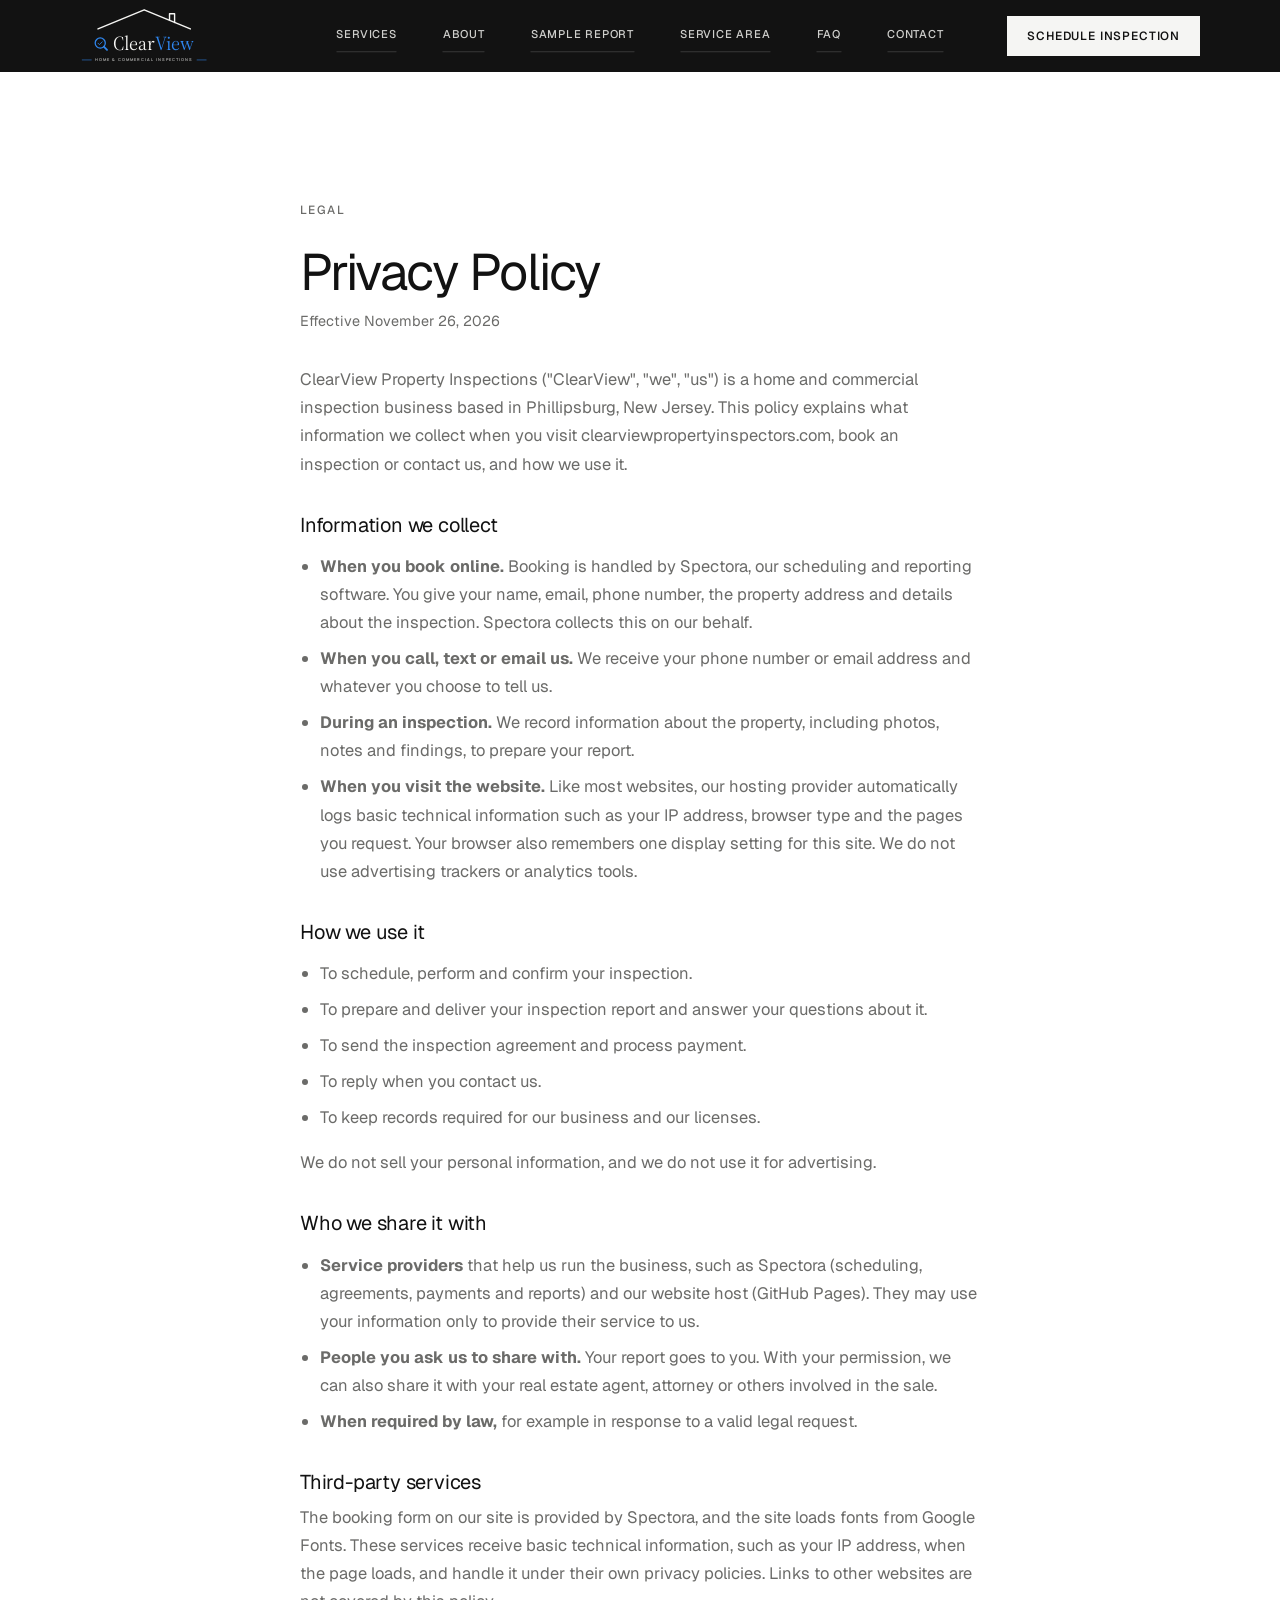
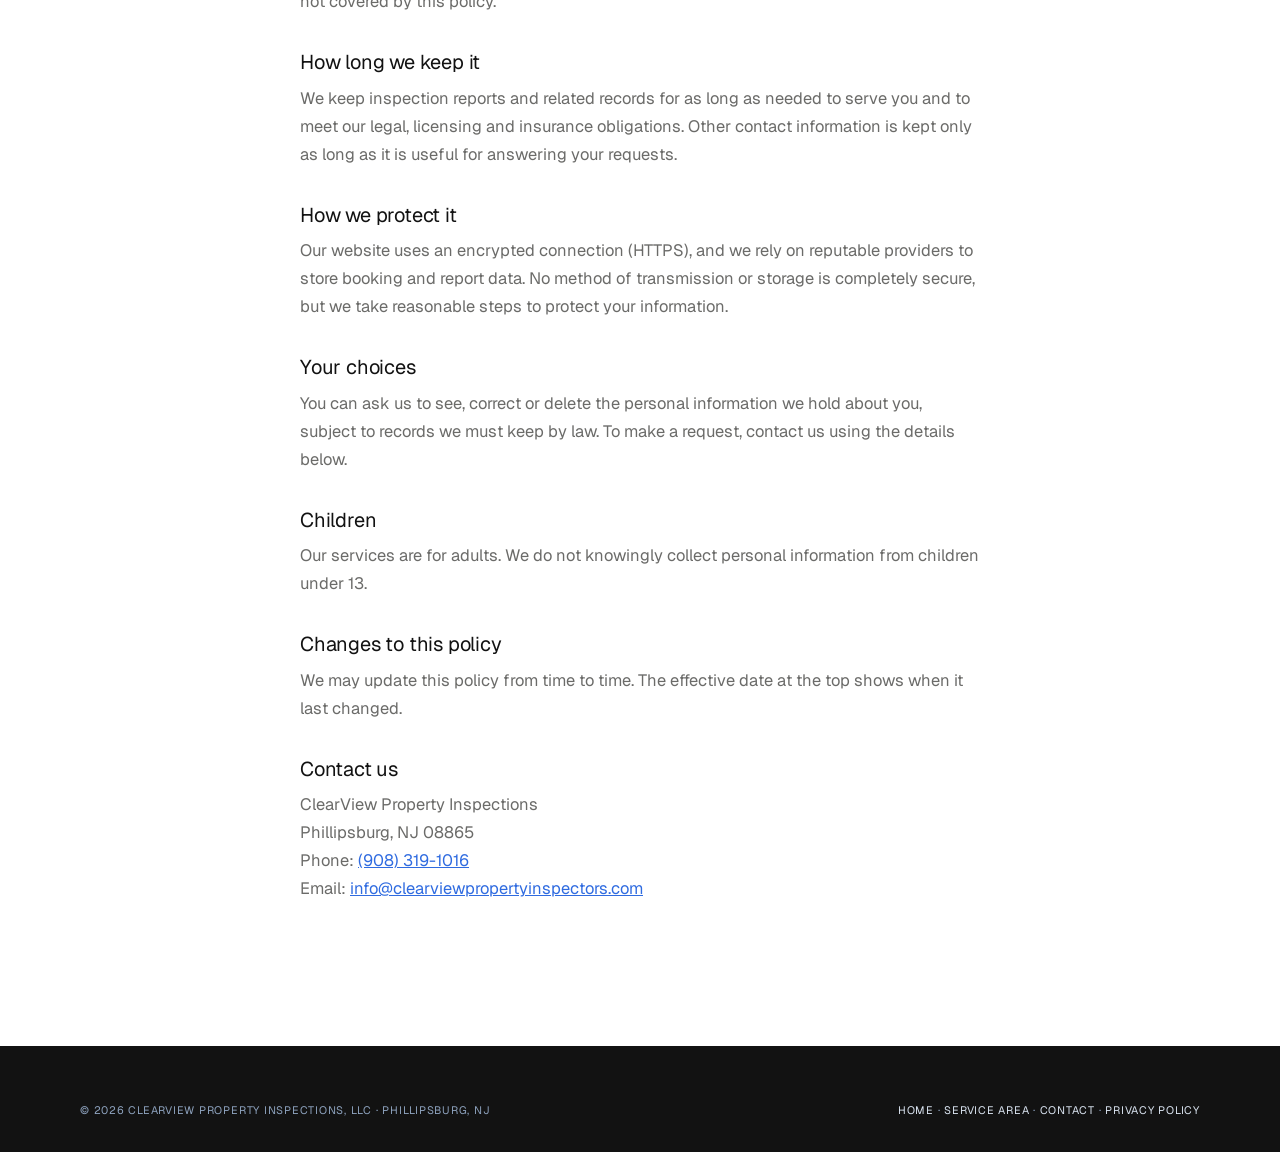
==== privacy.html @ 28ed9f5e "Add a privacy policy page Covers Spectora booking, phone/text/email contact, inspection records, hos" ====
<!doctype html>
<html lang="en">
<head>
  <meta charset="utf-8">
  <meta name="viewport" content="width=device-width, initial-scale=1">
  <title>Privacy Policy | ClearView Property Inspections</title>
  <meta name="description" content="How ClearView Property Inspections collects, uses and protects information when you visit the website, book an inspection or contact us.">
  <link rel="canonical" href="https://clearviewpropertyinspectors.com/privacy.html">
  <meta name="theme-color" content="#0b2545">

  <meta property="og:type" content="website">
  <meta property="og:site_name" content="ClearView Property Inspections">
  <meta property="og:locale" content="en_US">
  <meta property="og:title" content="Privacy Policy | ClearView Property Inspections">
  <meta property="og:description" content="How ClearView Property Inspections collects, uses and protects information when you visit the website, book an inspection or contact us.">
  <meta property="og:url" content="https://clearviewpropertyinspectors.com/privacy.html">
  <meta property="og:image" content="https://clearviewpropertyinspectors.com/assets/og-image.jpg">
  <meta property="og:image:width" content="1200">
  <meta property="og:image:height" content="630">
  <meta property="og:image:alt" content="ClearView Property Inspections logo: home and commercial inspections in New Jersey">
  <meta name="twitter:card" content="summary_large_image">
  <meta name="twitter:title" content="Privacy Policy | ClearView Property Inspections">
  <meta name="twitter:description" content="How ClearView Property Inspections collects, uses and protects information when you visit the website, book an inspection or contact us.">
  <meta name="twitter:image" content="https://clearviewpropertyinspectors.com/assets/og-image.jpg">
  <!-- Search engine verification: paste the codes here once you have them -->
  <!-- <meta name="google-site-verification" content="PASTE-GOOGLE-CODE"> -->
  <!-- <meta name="msvalidate.01" content="PASTE-BING-CODE"> -->
  <link rel="icon" href="assets/favicon.svg" type="image/svg+xml">
  <link rel="preconnect" href="https://fonts.googleapis.com">
  <link rel="preconnect" href="https://fonts.gstatic.com" crossorigin>
  <link rel="stylesheet" href="css/styles.css?v=65">
  <link rel="stylesheet" href="css/themes/drafted.css?v=65" id="theme-css">
  <script>
    /* Theme loader: Drafted is the only style. */
    (function () {
      var DEFAULT = "drafted", V = "65";
      var FONTS = {
        drafted: "family=Geist:wght@300;400;500;600&family=Instrument+Serif:ital@0;1&family=Source+Serif+4:opsz,wght@8..60,400&family=Manrope:wght@600"
      };
      var t = (location.search.match(/[?&]style=(\w+)/) || location.hash.match(/^#style-(\w+)$/) || [])[1];
      try { if (t && FONTS[t]) localStorage.setItem("cv-style", t); else t = localStorage.getItem("cv-style"); } catch (e) {}
      if (!t || !FONTS[t]) t = DEFAULT;
      document.getElementById("theme-css").href = "css/themes/" + t + ".css?v=" + V;
      var fl = document.createElement("link");
      fl.rel = "stylesheet";
      fl.href = "https://fonts.googleapis.com/css2?" + FONTS[t] + "&display=swap";
      document.head.appendChild(fl);
      document.documentElement.setAttribute("data-style", t);
      document.documentElement.setAttribute("data-palette", "blueprint"); /* black and blue */
    })();
  </script>
  <script type="application/ld+json">
{
  "@context": "https://schema.org",
  "@type": "BreadcrumbList",
  "itemListElement": [
    {
      "@type": "ListItem",
      "position": 1,
      "name": "Home",
      "item": "https://clearviewpropertyinspectors.com/"
    },
    {
      "@type": "ListItem",
      "position": 2,
      "name": "Privacy Policy",
      "item": "https://clearviewpropertyinspectors.com/privacy.html"
    }
  ]
}
  </script>
</head>
<body>
  <a class="skip-link" href="#main">Skip to content</a>
  <div class="preview-banner">Preview mode — outlined items are hidden on the live site until they're ready.</div>

  <header class="site-header">
    <div class="container header-inner">
      <a class="brand" href="index.html" aria-label="ClearView Property Inspections home">
        <svg class="brand-logo" viewBox="92 28 456 206" role="img" aria-label="ClearView Home and Commercial Inspections"><g fill="none" stroke-linecap="round" stroke-linejoin="round"><path d="M156 106L320 38l164 68" stroke="currentColor" stroke-width="5"/><path d="M410 75V52h18v31" stroke="currentColor" stroke-width="5"/><g transform="translate(163.9 156)" stroke="#2f86ee"><circle r="18" stroke-width="4.5"/><path d="M12.8 12.8l11.3 11.3" stroke-width="6.5"/><path d="M-8.1 .5l5.2 5.2 9.9-9.9" stroke-width="3"/></g><path d="M100 216h32M508 216h32" stroke="#2f86ee" stroke-width="2"/></g><text x="207.5" y="180" font-family="'Source Serif 4', Georgia, serif" font-size="70" font-weight="400" fill="currentColor">Clear<tspan fill="#2f86ee">View</tspan></text><text x="320" y="221" text-anchor="middle" font-family="Manrope, system-ui, sans-serif" font-size="14" letter-spacing="3.6" font-weight="600" fill="currentColor" opacity=".78">HOME &amp; COMMERCIAL INSPECTIONS</text></svg>
      </a>
      <nav class="nav" id="nav" aria-label="Main">
        <ul>
          <li><a href="index.html#services">Services</a></li>
          <li><a href="index.html#about">About</a></li>
          <li><a href="index.html#sample-report">Sample Report</a></li>
          <li><a href="index.html#service-area">Service Area</a></li>
          <li><a href="index.html#faq">FAQ</a></li>
          <li><a href="index.html#contact">Contact</a></li>
        </ul>
        <a class="btn btn-primary nav-cta" href="index.html#book" data-schedule>Schedule Inspection</a>
      </nav>
      <a class="header-phone" href="#" data-tel data-phone></a>
      <button class="nav-toggle" aria-expanded="false" aria-controls="nav" aria-label="Menu">
        <svg viewBox="0 0 24 24" fill="none" stroke="currentColor" stroke-width="2" stroke-linecap="round"><path d="M4 7h16M4 12h16M4 17h16"/></svg>
      </button>
    </div>
  </header>

  <main id="main">
    <section class="section legal">
      <div class="container legal-wrap">
        <span class="eyebrow">Legal</span>
        <h1>Privacy Policy</h1>
        <p class="legal-date">Effective November 26, 2026</p>

        <p>ClearView Property Inspections ("ClearView", "we", "us") is a home and commercial inspection business based in Phillipsburg, New Jersey. This policy explains what information we collect when you visit clearviewpropertyinspectors.com, book an inspection or contact us, and how we use it.</p>

        <h2>Information we collect</h2>
        <ul>
          <li><strong>When you book online.</strong> Booking is handled by Spectora, our scheduling and reporting software. You give your name, email, phone number, the property address and details about the inspection. Spectora collects this on our behalf.</li>
          <li><strong>When you call, text or email us.</strong> We receive your phone number or email address and whatever you choose to tell us.</li>
          <li><strong>During an inspection.</strong> We record information about the property, including photos, notes and findings, to prepare your report.</li>
          <li><strong>When you visit the website.</strong> Like most websites, our hosting provider automatically logs basic technical information such as your IP address, browser type and the pages you request. Your browser also remembers one display setting for this site. We do not use advertising trackers or analytics tools.</li>
        </ul>

        <h2>How we use it</h2>
        <ul>
          <li>To schedule, perform and confirm your inspection.</li>
          <li>To prepare and deliver your inspection report and answer your questions about it.</li>
          <li>To send the inspection agreement and process payment.</li>
          <li>To reply when you contact us.</li>
          <li>To keep records required for our business and our licenses.</li>
        </ul>
        <p>We do not sell your personal information, and we do not use it for advertising.</p>

        <h2>Who we share it with</h2>
        <ul>
          <li><strong>Service providers</strong> that help us run the business, such as Spectora (scheduling, agreements, payments and reports) and our website host (GitHub Pages). They may use your information only to provide their service to us.</li>
          <li><strong>People you ask us to share with.</strong> Your report goes to you. With your permission, we can also share it with your real estate agent, attorney or others involved in the sale.</li>
          <li><strong>When required by law,</strong> for example in response to a valid legal request.</li>
        </ul>

        <h2>Third-party services</h2>
        <p>The booking form on our site is provided by Spectora, and the site loads fonts from Google Fonts. These services receive basic technical information, such as your IP address, when the page loads, and handle it under their own privacy policies. Links to other websites are not covered by this policy.</p>

        <h2>How long we keep it</h2>
        <p>We keep inspection reports and related records for as long as needed to serve you and to meet our legal, licensing and insurance obligations. Other contact information is kept only as long as it is useful for answering your requests.</p>

        <h2>How we protect it</h2>
        <p>Our website uses an encrypted connection (HTTPS), and we rely on reputable providers to store booking and report data. No method of transmission or storage is completely secure, but we take reasonable steps to protect your information.</p>

        <h2>Your choices</h2>
        <p>You can ask us to see, correct or delete the personal information we hold about you, subject to records we must keep by law. To make a request, contact us using the details below.</p>

        <h2>Children</h2>
        <p>Our services are for adults. We do not knowingly collect personal information from children under 13.</p>

        <h2>Changes to this policy</h2>
        <p>We may update this policy from time to time. The effective date at the top shows when it last changed.</p>

        <h2>Contact us</h2>
        <p>ClearView Property Inspections<br>Phillipsburg, NJ 08865<br>Phone: <a href="#" data-tel data-phone></a><br>Email: <a href="#" data-email></a></p>
      </div>
    </section>
  </main>

  <footer class="site-footer">
    <div class="container">
      <div class="footer-bottom" style="margin-top:0;border-top:0;padding-top:0">
        <span>© <span data-year></span> ClearView Property Inspections, LLC · Phillipsburg, NJ</span>
        <span><a href="index.html">Home</a> · <a href="index.html#service-area">Service Area</a> · <a href="index.html#contact">Contact</a> · <a href="privacy.html" aria-current="page">Privacy Policy</a></span>
      </div>
    </div>
  </footer>

  <nav class="mobile-bar" aria-label="Quick actions">
    <a href="#" data-tel><svg viewBox="0 0 24 24" fill="none" stroke="currentColor" stroke-width="2" stroke-linecap="round" stroke-linejoin="round"><path d="M5 4h4l2 5-2.5 1.5a11 11 0 005 5L15 13l5 2v4a2 2 0 01-2 2A16 16 0 013 6a2 2 0 012-2z"/></svg>Call</a>
    <a href="#" data-sms><svg viewBox="0 0 24 24" fill="none" stroke="currentColor" stroke-width="2" stroke-linecap="round" stroke-linejoin="round"><path d="M4 5h16v11H8l-4 4z"/></svg>Text</a>
    <a class="primary" href="index.html#book" data-schedule><svg viewBox="0 0 24 24" fill="none" stroke="currentColor" stroke-width="2" stroke-linecap="round" stroke-linejoin="round"><rect x="3.5" y="5" width="17" height="15" rx="2"/><path d="M3.5 10h17M8 3v4M16 3v4"/></svg>Schedule</a>
  </nav>

  <script src="js/config.js?v=65"></script>
  <script src="js/main.js?v=65"></script>
</body>
</html>
---- css/styles.css ----
/* ClearView Property Inspections — shared styles (mobile-first) */

:root {
  --navy: #0b2545;
  --navy-2: #13315c;
  --blue: #1e6bd6;
  --blue-hover: #1857b0;
  --blue-soft: #eaf2fd;
  --ink: #0f1b2d;
  --slate: #4a5a70;
  --slate-light: #7b8798;
  --line: #e3e8ef;
  --bg: #ffffff;
  --bg-alt: #f5f8fb;
  --radius: 14px;
  --radius-sm: 10px;
  --shadow: 0 1px 2px rgba(15, 27, 45, .04), 0 8px 24px rgba(15, 27, 45, .06);
  --container: 1160px;
  --header-h: 72px;
  --font: "Inter", system-ui, -apple-system, "Segoe UI", Roboto, sans-serif;
}

*, *::before, *::after { box-sizing: border-box; }

html { scroll-behavior: smooth; scroll-padding-top: calc(var(--header-h) + 12px); }
@media (prefers-reduced-motion: reduce) { html { scroll-behavior: auto; } }

body {
  margin: 0;
  font-family: var(--font);
  font-size: 1.0625rem;
  line-height: 1.65;
  color: var(--ink);
  background: var(--bg);
  -webkit-font-smoothing: antialiased;
  padding-bottom: 76px; /* room for sticky mobile bar */
}
@media (min-width: 900px) { body { padding-bottom: 0; } }

img { max-width: 100%; display: block; }
a { color: var(--blue); }
h1, h2, h3, h4 { line-height: 1.2; margin: 0 0 .5em; color: var(--navy); letter-spacing: -.015em; text-wrap: balance; }
h1 { font-size: clamp(2.3rem, 6vw, 3.6rem); font-weight: 800; letter-spacing: -.03em; }
h2 { font-size: clamp(1.75rem, 4vw, 2.5rem); font-weight: 750; }
h3 { font-size: 1.2rem; font-weight: 700; }
p { margin: 0 0 1em; }

.container { width: 100%; max-width: var(--container); margin: 0 auto; padding: 0 20px; }
.section { padding: 72px 0; }
.section-alt { background: var(--bg-alt); }
@media (min-width: 900px) { .section { padding: 104px 0; } }

.eyebrow {
  display: inline-block;
  font-size: .8rem; font-weight: 700; letter-spacing: .12em; text-transform: uppercase;
  color: var(--blue); margin-bottom: 12px;
}
.section-head { max-width: 680px; margin-bottom: 44px; }
.section-head.center { margin-left: auto; margin-right: auto; text-align: center; }
.lead { font-size: 1.15rem; color: var(--slate); }
.muted { color: var(--slate); }

.skip-link { position: absolute; left: -999px; top: 8px; background: var(--navy); color: #fff; padding: 8px 14px; border-radius: 8px; z-index: 100; }
.skip-link:focus { left: 8px; }

/* ---------- Buttons ---------- */
.btn {
  display: inline-flex; align-items: center; justify-content: center; gap: 8px;
  min-height: 52px; padding: 0 26px;
  font: inherit; font-weight: 650; font-size: 1rem;
  border-radius: 999px; border: 2px solid transparent;
  text-decoration: none; cursor: pointer;
  transition: background-color .15s, border-color .15s, color .15s;
}
.btn-primary { background: var(--blue); color: #fff; }
.btn-primary:hover { background: var(--blue-hover); }
.btn-outline { background: transparent; color: var(--navy); border-color: var(--line); }
.btn-outline:hover { border-color: var(--navy); }
.btn-light { background: #fff; color: var(--navy); }
.btn-light:hover { background: var(--blue-soft); }
.btn-ghost-light { color: #fff; border-color: rgba(255,255,255,.35); background: transparent; }
.btn-ghost-light:hover { border-color: #fff; }
.btn-row { display: flex; flex-wrap: wrap; gap: 12px; }
.btn-row .btn { flex: 1 1 220px; }
@media (min-width: 600px) { .btn-row .btn { flex: 0 0 auto; } }
:focus-visible { outline: 3px solid #7fb0f5; outline-offset: 2px; }

/* ---------- Header ---------- */
.site-header {
  position: sticky; top: env(safe-area-inset-top, 0px); z-index: 50;
  background: rgba(255,255,255,.94);
  backdrop-filter: saturate(160%) blur(10px);
  border-bottom: 1px solid var(--line);
}
.header-inner { display: flex; align-items: center; gap: 16px; height: var(--header-h); }
.brand { display: flex; align-items: center; gap: 10px; text-decoration: none; color: var(--navy); margin-right: auto; }
.brand-mark { width: 36px; height: 36px; flex: none; }
.brand-name { display: flex; flex-direction: column; line-height: 1.05; font-weight: 800; font-size: 1.2rem; letter-spacing: -.02em; }
.brand-name small { font-size: .66rem; font-weight: 600; letter-spacing: .14em; text-transform: uppercase; color: var(--slate); margin-top: 3px; }

.nav { display: none; }
.nav ul { list-style: none; margin: 0; padding: 0; }
.nav a { color: var(--ink); text-decoration: none; font-weight: 550; white-space: nowrap; }
.nav a:hover { color: var(--blue); }

.header-phone { display: none; font-weight: 650; color: var(--navy); text-decoration: none; white-space: nowrap; }

.nav-toggle {
  display: inline-flex; align-items: center; justify-content: center;
  width: 46px; height: 46px; border: 1px solid var(--line); border-radius: 12px;
  background: #fff; cursor: pointer; color: var(--navy);
}
.nav-toggle svg { width: 22px; height: 22px; }

/* mobile menu panel */
.nav.open {
  display: block; position: absolute; left: 0; right: 0; top: var(--header-h);
  background: #fff; border-bottom: 1px solid var(--line); padding: 8px 20px 24px;
  box-shadow: 0 12px 24px rgba(15,27,45,.08);
}
.nav.open li a { display: block; padding: 14px 0; border-bottom: 1px solid var(--line); font-size: 1.1rem; }
.nav.open .nav-cta { display: flex; margin-top: 18px; color: #fff; }

@media (min-width: 1120px) {
  .nav-toggle { display: none; }
  .nav, .nav.open { display: flex; align-items: center; gap: 28px; position: static; padding: 0; box-shadow: none; border: 0; background: none; }
  .nav ul { display: flex; gap: 22px; }
  .nav li a { font-size: .97rem; padding: 0; border: 0; }
  .nav .nav-cta { min-height: 44px; padding: 0 20px; color: #fff; }
  .header-phone { display: inline; order: 1; font-size: .95rem; }
  .nav { order: 2; }
  .header-inner { gap: 28px; }
}

/* ---------- Image placeholders ---------- */
.ph {
  position: relative;
  display: flex; flex-direction: column; align-items: center; justify-content: center; gap: 8px;
  background:
    linear-gradient(135deg, rgba(30,107,214,.05), rgba(11,37,69,.06)),
    var(--bg-alt);
  border: 2px dashed #c9d4e3; border-radius: var(--radius);
  color: var(--slate-light); text-align: center; padding: 20px;
  font-size: .85rem; font-weight: 600; letter-spacing: .02em;
  overflow: hidden;
}
.ph svg { width: 34px; height: 34px; opacity: .6; }
.ph img { position: absolute; inset: 0; width: 100%; height: 100%; object-fit: cover; }
.ph:has(img) { border: 0; }
.ph-hero { aspect-ratio: 4 / 3; }
.ph-portrait { aspect-ratio: 4 / 5; }
.ph-wide { aspect-ratio: 16 / 9; }
.ph-thumb { aspect-ratio: 4 / 3; border-width: 1.5px; border-radius: var(--radius-sm); font-size: .72rem; padding: 8px; }
.ph-thumb svg { width: 22px; height: 22px; }

/* ---------- Hero ---------- */
.hero { padding: 48px 0 64px; }
.hero-grid { display: grid; gap: 40px; align-items: center; }
.hero h1 { margin-bottom: 18px; }
.hero .lead { max-width: 560px; margin-bottom: 28px; }
.hero-call { margin-top: 18px; color: var(--slate); font-size: .98rem; }
.hero-call a { font-weight: 700; color: var(--navy); text-decoration: none; }
@media (min-width: 900px) {
  .hero { padding: 80px 0 96px; }
  .hero-grid { grid-template-columns: 1.05fr 1fr; gap: 64px; }
}

/* Clear Inspection → Clear Report → Clear Decision */
.clarity-path { display: flex; flex-wrap: wrap; align-items: center; gap: 8px 10px; margin-top: 36px; font-size: .92rem; font-weight: 600; color: var(--navy); }
.clarity-path span { background: var(--blue-soft); padding: 6px 14px; border-radius: 999px; }
.clarity-path i { font-style: normal; color: var(--blue); }

/* ---------- Trust bar ---------- */
.trust { border-top: 1px solid var(--line); border-bottom: 1px solid var(--line); background: var(--bg-alt); padding: 28px 0; }
.trust ul { list-style: none; margin: 0; padding: 0; display: grid; grid-template-columns: 1fr 1fr; gap: 14px 20px; }
.trust li { display: flex; align-items: center; gap: 10px; font-weight: 600; font-size: .95rem; color: var(--navy); }
.trust li svg { width: 22px; height: 22px; flex: none; color: var(--blue); }
@media (min-width: 900px) { .trust ul { display: flex; justify-content: center; flex-wrap: wrap; gap: 20px 48px; } }

/* ---------- Cards ---------- */
.grid-3 { display: grid; gap: 20px; }
@media (min-width: 760px) { .grid-3 { grid-template-columns: repeat(3, 1fr); gap: 24px; } }

.card {
  background: #fff; border: 1px solid var(--line); border-radius: var(--radius);
  padding: 28px; box-shadow: var(--shadow);
}
.card p:last-child { margin-bottom: 0; }
.card .icon {
  width: 48px; height: 48px; border-radius: 12px; background: var(--blue-soft); color: var(--blue);
  display: flex; align-items: center; justify-content: center; margin-bottom: 18px;
}
.card .icon svg { width: 24px; height: 24px; }
.card-num { font-size: .85rem; font-weight: 700; color: var(--blue); margin-bottom: 10px; display: block; }

/* services */
.services-grid { display: grid; gap: 20px; }
@media (min-width: 760px) { .services-grid { grid-template-columns: repeat(2, 1fr); } }
@media (min-width: 1040px) { .services-grid { grid-template-columns: repeat(3, 1fr); } }
.service-card { display: flex; flex-direction: column; padding: 0; overflow: hidden; }
.service-card .ph { border-radius: 0; border-width: 0 0 2px; aspect-ratio: 16 / 10; }
.service-card .body { padding: 24px 26px 26px; display: flex; flex-direction: column; flex: 1; }
.service-card .body p { color: var(--slate); }
.service-card .link { margin-top: auto; font-weight: 650; text-decoration: none; }
.service-card .link::after { content: " →"; }
.service-card.featured { border-color: #bcd3f5; }
.tag { display: inline-block; font-size: .76rem; font-weight: 700; letter-spacing: .08em; text-transform: uppercase; color: var(--blue); background: var(--blue-soft); padding: 4px 10px; border-radius: 999px; margin-bottom: 12px; align-self: flex-start; }

/* ---------- About ---------- */
.about-grid { display: grid; gap: 40px; align-items: start; }
@media (min-width: 900px) { .about-grid { grid-template-columns: .85fr 1.15fr; gap: 72px; } }
.check-list { list-style: none; padding: 0; margin: 0 0 24px; display: grid; gap: 10px; }
.check-list li { position: relative; padding-left: 30px; }
.check-list li::before {
  content: ""; position: absolute; left: 0; top: .35em; width: 18px; height: 18px; border-radius: 50%;
  background: var(--blue-soft) url("data:image/svg+xml,%3Csvg xmlns='http://www.w3.org/2000/svg' viewBox='0 0 24 24' fill='none' stroke='%231e6bd6' stroke-width='3' stroke-linecap='round' stroke-linejoin='round'%3E%3Cpath d='M5 12l5 5 9-10'/%3E%3C/svg%3E") center / 12px no-repeat;
}
.cred-grid { display: grid; gap: 12px; grid-template-columns: 1fr; margin: 24px 0; }
@media (min-width: 600px) { .cred-grid { grid-template-columns: 1fr 1fr; } }
.cred { border: 1px solid var(--line); border-radius: var(--radius-sm); padding: 14px 16px; background: #fff; }
.cred strong { display: block; color: var(--navy); font-size: .98rem; }
.cred span { font-size: .88rem; color: var(--slate); }
.philosophy {
  margin: 28px 0 0; padding: 22px 24px; border-left: 4px solid var(--blue);
  background: var(--bg-alt); border-radius: 0 var(--radius-sm) var(--radius-sm) 0;
  font-size: 1.12rem; color: var(--navy); font-weight: 500;
}

/* ---------- Sample report mock ---------- */
.report-grid { display: grid; gap: 40px; align-items: center; }
@media (min-width: 960px) { .report-grid { grid-template-columns: 1fr 1.1fr; gap: 64px; } }
.report {
  background: #fff; border: 1px solid var(--line); border-radius: 18px; box-shadow: 0 20px 50px rgba(11,37,69,.10);
  overflow: hidden;
}
.report-top { background: var(--navy); color: #fff; padding: 18px 22px; display: flex; justify-content: space-between; align-items: center; gap: 12px; }
.report-top strong { font-size: 1rem; }
.report-top small { color: #b8c7dc; font-size: .8rem; display: block; }
.report-badge { font-size: .7rem; font-weight: 700; letter-spacing: .08em; text-transform: uppercase; background: rgba(255,255,255,.14); padding: 4px 10px; border-radius: 999px; white-space: nowrap; }
.report-summary { display: grid; grid-template-columns: repeat(3, 1fr); border-bottom: 1px solid var(--line); }
.report-summary div { padding: 14px 10px; text-align: center; border-right: 1px solid var(--line); }
.report-summary div:last-child { border-right: 0; }
.report-summary b { display: block; font-size: 1.4rem; color: var(--navy); }
.report-summary span { font-size: .78rem; color: var(--slate); font-weight: 600; }
.dot { display: inline-block; width: 8px; height: 8px; border-radius: 50%; margin-right: 6px; vertical-align: middle; }
.dot-safety { background: #c2410c; }
.dot-repair { background: #b7791f; }
.dot-maint { background: var(--blue); }
.finding { display: grid; grid-template-columns: 96px 1fr; gap: 16px; padding: 18px 22px; border-bottom: 1px solid var(--line); }
.finding:last-child { border-bottom: 0; }
.finding h4 { font-size: .98rem; margin-bottom: 4px; }
.finding p { font-size: .88rem; color: var(--slate); margin-bottom: 6px; line-height: 1.5; }
.finding .rec { font-size: .84rem; color: var(--navy); font-weight: 600; margin: 0; }
.finding .loc { font-size: .75rem; font-weight: 700; letter-spacing: .06em; text-transform: uppercase; color: var(--slate-light); }
@media (min-width: 600px) { .finding { grid-template-columns: 120px 1fr; } }

/* ---------- What we inspect ---------- */
.inspect-grid { display: grid; grid-template-columns: 1fr 1fr; gap: 1px; background: var(--line); border: 1px solid var(--line); border-radius: var(--radius); overflow: hidden; }
.inspect-grid div { background: #fff; padding: 22px 20px; }
.inspect-grid h3 { font-size: 1.02rem; margin-bottom: 4px; }
.inspect-grid p { font-size: .9rem; color: var(--slate); margin: 0; line-height: 1.5; }
@media (min-width: 760px) { .inspect-grid { grid-template-columns: repeat(3, 1fr); } }
@media (min-width: 1040px) { .inspect-grid { grid-template-columns: repeat(4, 1fr); } .inspect-grid div { padding: 26px 24px; } }
.fine-print { font-size: .88rem; color: var(--slate); margin-top: 20px; }

/* ---------- Service area ---------- */
.area-grid { display: grid; gap: 40px; }
@media (min-width: 960px) { .area-grid { grid-template-columns: 1fr 1fr; gap: 64px; align-items: start; } }
.chip-group h3 { font-size: 1rem; margin: 24px 0 12px; }
.chips { display: flex; flex-wrap: wrap; gap: 8px; list-style: none; padding: 0; margin: 0; }
.chips li { border: 1px solid var(--line); background: #fff; border-radius: 999px; padding: 6px 14px; font-size: .92rem; font-weight: 550; color: var(--navy); }
.chips a { text-decoration: none; color: inherit; }
.chips li:has(a) { border-color: #bcd3f5; background: var(--blue-soft); }
.base-pin { display: flex; gap: 12px; align-items: center; padding: 16px 18px; border-radius: var(--radius-sm); background: var(--navy); color: #fff; margin-bottom: 8px; }
.base-pin svg { width: 26px; height: 26px; flex: none; color: #7fb0f5; }
.base-pin small { display: block; color: #b8c7dc; font-size: .82rem; }

/* ---------- Reviews ---------- */
.review-card { display: flex; flex-direction: column; gap: 12px; }
.stars { color: #e0a100; letter-spacing: 2px; }
.review-card cite { font-style: normal; font-weight: 650; color: var(--navy); font-size: .95rem; }

/* ---------- FAQ ---------- */
.faq { max-width: 820px; margin: 0 auto; }
.faq details { border-bottom: 1px solid var(--line); }
.faq summary {
  list-style: none; cursor: pointer; padding: 22px 44px 22px 0; position: relative;
  font-weight: 650; font-size: 1.08rem; color: var(--navy);
}
.faq summary::-webkit-details-marker { display: none; }
.faq summary::after {
  content: ""; position: absolute; right: 6px; top: 50%; width: 12px; height: 12px; margin-top: -8px;
  border-right: 2.5px solid var(--blue); border-bottom: 2.5px solid var(--blue); transform: rotate(45deg);
  transition: transform .2s;
}
.faq details[open] summary::after { transform: rotate(-135deg); margin-top: -2px; }
.faq details p { color: var(--slate); padding-right: 32px; }

/* ---------- Final CTA ---------- */
.cta-band { background: var(--navy); color: #fff; text-align: center; }
.cta-band h2 { color: #fff; max-width: 760px; margin: 0 auto 16px; }
.cta-band p { color: #c5d3e6; max-width: 600px; margin: 0 auto 32px; font-size: 1.1rem; }
.cta-band .btn-row { justify-content: center; }
.cta-phone { display: inline-block; margin-top: 24px; color: #fff; font-weight: 700; font-size: 1.2rem; text-decoration: none; }

/* ---------- Contact ---------- */
.contact-grid { display: grid; gap: 40px; }
@media (min-width: 960px) { .contact-grid { grid-template-columns: .8fr 1.2fr; gap: 64px; } }
.contact-methods { display: grid; gap: 12px; margin-top: 24px; }
.contact-method { display: flex; align-items: center; gap: 14px; padding: 16px 18px; border: 1px solid var(--line); border-radius: var(--radius-sm); text-decoration: none; color: var(--navy); background: #fff; }
.contact-method:hover { border-color: var(--blue); }
.contact-method svg { width: 22px; height: 22px; color: var(--blue); flex: none; }
.contact-method small { display: block; color: var(--slate); font-size: .82rem; }
.contact-method strong { font-weight: 650; }

.form { display: grid; gap: 16px; }
.form-row { display: grid; gap: 16px; }
@media (min-width: 600px) { .form-row { grid-template-columns: 1fr 1fr; } }
.field label { display: block; font-weight: 600; font-size: .92rem; margin-bottom: 6px; color: var(--navy); }
.field input, .field select, .field textarea {
  width: 100%; font: inherit; font-size: 1rem; color: var(--ink);
  padding: 13px 14px; border: 1.5px solid #cfd8e4; border-radius: var(--radius-sm); background: #fff;
}
.field input:focus, .field select:focus, .field textarea:focus { outline: none; border-color: var(--blue); box-shadow: 0 0 0 4px rgba(30,107,214,.14); }
.field textarea { min-height: 120px; resize: vertical; }
.hp { position: absolute; left: -10000px; width: 1px; height: 1px; overflow: hidden; }
.form-note { font-size: .85rem; color: var(--slate); margin: 0; }
.form-status { padding: 14px 16px; border-radius: var(--radius-sm); background: var(--blue-soft); color: var(--navy); font-weight: 550; }

/* ---------- Footer ---------- */
.site-footer { background: #081a33; color: #b8c7dc; padding: 56px 0 32px; font-size: .95rem; }
.footer-grid { display: grid; gap: 32px; }
@media (min-width: 760px) { .footer-grid { grid-template-columns: 1.4fr 1fr 1fr; } }
.site-footer .brand { color: #fff; margin-bottom: 14px; }
.site-footer .brand-name small { color: #8ea3bf; }
.site-footer h4 { color: #fff; font-size: .85rem; letter-spacing: .1em; text-transform: uppercase; margin-bottom: 14px; }
.site-footer ul { list-style: none; padding: 0; margin: 0; display: grid; gap: 8px; }
.site-footer a { color: #dbe5f2; text-decoration: none; }
.site-footer a:hover { color: #fff; }
.footer-bottom { border-top: 1px solid rgba(255,255,255,.1); margin-top: 40px; padding-top: 24px; display: flex; flex-wrap: wrap; gap: 8px 24px; justify-content: space-between; font-size: .85rem; color: #8ea3bf; }

/* ---------- Sticky mobile action bar ---------- */
.mobile-bar {
  position: fixed; left: 0; right: 0; bottom: 0; z-index: 60;
  display: grid; grid-template-columns: 1fr 1fr 2fr; gap: 8px;
  padding: 10px 12px calc(10px + env(safe-area-inset-bottom));
  background: rgba(255,255,255,.97); border-top: 1px solid var(--line);
  box-shadow: 0 -6px 20px rgba(15,27,45,.06);
}
.mobile-bar a {
  display: flex; flex-direction: column; align-items: center; justify-content: center; gap: 2px;
  min-height: 54px; border-radius: 12px; text-decoration: none; font-weight: 650; font-size: .82rem;
  color: var(--navy); border: 1px solid var(--line);
}
.mobile-bar a svg { width: 20px; height: 20px; }
.mobile-bar a.primary { background: var(--blue); color: #fff; border-color: var(--blue); flex-direction: row; font-size: 1rem; gap: 8px; }
@media (min-width: 900px) { .mobile-bar { display: none; } }

/* ---------- Inner pages ---------- */
.page-hero { padding: 48px 0 56px; background: var(--bg-alt); border-bottom: 1px solid var(--line); }
.page-hero .lead { max-width: 640px; }
.breadcrumb { font-size: .88rem; color: var(--slate); margin-bottom: 18px; }
.breadcrumb a { color: var(--slate); }
.two-col { display: grid; gap: 40px; }
@media (min-width: 960px) { .two-col { grid-template-columns: 1.2fr .8fr; gap: 64px; } }
.steps { list-style: none; padding: 0; margin: 0; counter-reset: step; display: grid; gap: 14px; }
.steps li { counter-increment: step; position: relative; padding: 18px 18px 18px 64px; border: 1px solid var(--line); border-radius: var(--radius-sm); background: #fff; }
.steps li::before {
  content: counter(step); position: absolute; left: 18px; top: 18px; width: 30px; height: 30px; border-radius: 50%;
  background: var(--navy); color: #fff; font-weight: 700; font-size: .9rem; display: flex; align-items: center; justify-content: center;
}
.steps strong { display: block; color: var(--navy); }
.steps span { color: var(--slate); font-size: .95rem; }
.side-card { position: sticky; top: calc(var(--header-h) + 24px); }

/* ---------- "Not ready yet" content ----------
   Anything with class="pending" stays hidden on the live site.
   Add ?preview to the URL to see it (outlined) while you review the layout.
   When a credential/service/review is ready, delete the "pending" class. */
.pending { display: none !important; }
.preview .pending { display: revert !important; outline: 2px dashed #e0a100; outline-offset: 4px; position: relative; }
.preview .pending::before {
  content: "Pending: " attr(data-pending);
  position: absolute; top: -12px; left: 8px; z-index: 2;
  background: #e0a100; color: #1a1200; font-size: .68rem; font-weight: 700; letter-spacing: .04em;
  padding: 2px 8px; border-radius: 4px; white-space: nowrap;
}
.preview-banner { display: none; }
.preview .preview-banner { display: block; background: #fff7e0; color: #5a4300; text-align: center; font-size: .88rem; padding: 8px 16px; border-bottom: 1px solid #f0d78a; }

/* ---------- Theme hooks ---------- */
.hero-wordmark { display: none; }
h1 em, .cta-band h2 em, .eyebrow em { font-style: inherit; }
.hero-stats, .hero-note, .hero-stage, .hero-corners, .cta-visual, .hero-illustration { display: none; }

/* Style switcher (review only — turn off with showStyleSwitcher in config.js) */
.style-switcher {
  position: fixed; left: 12px; bottom: 88px; z-index: 70;
  display: flex; align-items: center; gap: 4px; padding: 5px;
  background: #111; color: #fff; border-radius: 10px;
  font: 600 12px/1 system-ui, -apple-system, sans-serif; box-shadow: 0 6px 20px rgba(0,0,0,.25);
}
.style-switcher span { padding: 0 8px 0 6px; opacity: .6; letter-spacing: .04em; text-transform: uppercase; font-size: 10px; }
.style-switcher button { font: inherit; color: #fff; background: transparent; border: 0; padding: 8px 10px; border-radius: 7px; cursor: pointer; }
.style-switcher button[aria-pressed="true"] { background: #fff; color: #111; }
@media (min-width: 900px) { .style-switcher { bottom: 16px; left: 16px; } }
.ph iframe { position: absolute; inset: 0; width: 100%; height: 100%; border: 0; }
.ph:has(iframe) { border: 0; }
.ph:has(iframe)::before, .ph:has(iframe)::after { content: none; }
@media (max-width: 599px) {
  .style-switcher { max-width: calc(100vw - 24px); overflow-x: auto; font-size: 11px; }
  .style-switcher button { padding: 7px 8px; }
  .style-switcher span { display: none; }
}

/* Style switch feedback (review only) */
body { transition: opacity .16s ease; }
body.style-leaving { opacity: 0; }
.style-toast {
  position: fixed; left: 50%; top: 50%; z-index: 300; transform: translate(-50%, -50%);
  padding: 14px 22px; border-radius: 12px; background: rgba(17, 17, 17, .88); color: #fff;
  font: 600 15px/1 system-ui, -apple-system, sans-serif; letter-spacing: .02em; pointer-events: none;
  animation: cv-toast 1.8s ease forwards;
}
@keyframes cv-toast { 0% { opacity: 0; } 12%, 70% { opacity: 1; } 100% { opacity: 0; } }

/* ---------- Motion: Studio, Atelier and Porch (skipped for reduced motion) ---------- */
@keyframes cv-rise { from { opacity: 0; transform: translateY(40px); } to { opacity: 1; transform: none; } }
@keyframes cv-fade { from { opacity: 0; } to { opacity: 1; } }
@keyframes cv-panel { from { clip-path: inset(5% 3% 0 3% round 18px); } to { clip-path: inset(0 0 0 0 round 0); } }
@keyframes cv-zoom { from { scale: 1.3; } to { scale: 1.1; } }
@keyframes cv-draw { to { stroke-dashoffset: 0; } }
@keyframes cv-fill { from { fill-opacity: 0; } }

/* intro curtain: "Inspections" swaps to "ClearView", then lifts */
.intro { position: fixed; inset: 0; z-index: 200; background: #111214; color: #f3f1ec; display: flex; align-items: center; animation: cv-curtain .8s cubic-bezier(.75, 0, .2, 1) 1.45s forwards; }
.intro-words { position: relative; display: block; width: 100%; height: 1.04em; overflow: hidden; text-align: center; font-family: var(--serif, Georgia, serif); font-size: clamp(3.4rem, 14vw, 11rem); line-height: 1; letter-spacing: -.02em; }
.intro-words span { position: absolute; inset: 0; animation: cv-word-out .55s cubic-bezier(.6, 0, .3, 1) .65s forwards; }
.intro-words span:last-child { transform: translateY(105%); animation: cv-word-in .6s cubic-bezier(.2, .7, .2, 1) .7s forwards; }
.intro-corner { position: absolute; top: calc(50% - clamp(3.4rem, 14vw, 11rem) * .5 - 2.4rem); font: 400 .76rem var(--font, sans-serif); color: #8a8a87; }
.intro-corner:first-child { left: 20px; }
.intro-corner:last-child { right: 20px; }
@keyframes cv-word-out { to { transform: translateY(-105%); } }
@keyframes cv-word-in { to { transform: none; } }
@keyframes cv-curtain { to { transform: translateY(-100%); } }

/* blocks rise in as they scroll into view */
:root.motion[data-style="drafted"] .rv {
  opacity: 0; transform: translateY(32px);
  transition: opacity .9s ease, transform 1.1s cubic-bezier(.2, .7, .2, 1);
}
:root.motion[data-style="drafted"] .rv.in { opacity: 1; transform: none; }
:root.motion .grid-3 > .rv:nth-child(2), :root.motion .services-grid > .rv:nth-child(2), :root.motion .inspect-grid > .rv:nth-child(4n+2), :root.motion .cred-grid > .rv:nth-child(2) { transition-delay: .1s; }
:root.motion .grid-3 > .rv:nth-child(3), :root.motion .services-grid > .rv:nth-child(3), :root.motion .inspect-grid > .rv:nth-child(4n+3), :root.motion .cred-grid > .rv:nth-child(3) { transition-delay: .2s; }
:root.motion .inspect-grid > .rv:nth-child(4n), :root.motion .cred-grid > .rv:nth-child(4) { transition-delay: .3s; }

/* photos settle from a slow zoom and drift gently while scrolling */
:root.motion[data-style="drafted"] .ph:not(.ph-thumb) img {
  scale: 1.1; translate: 0 var(--py, 0%);
  transition: scale 1.8s cubic-bezier(.2, .7, .2, 1);
}
:root.motion[data-style="drafted"] .rv:not(.in) .ph img,
:root.motion[data-style="drafted"] .ph.rv:not(.in) img { scale: 1.3; }

/* dark hero panel opens out to full width, as in the reference video */
:root.motion[data-style="drafted"] .hero { animation: cv-panel 1.4s cubic-bezier(.7, 0, .2, 1) backwards; animation-delay: var(--intro-delay, 0s); }

/* the house illustration draws itself */
:root.motion[data-style="drafted"] .hero-illustration :is(path, circle, rect):not(.no-draw *) {
  stroke-dasharray: 1; stroke-dashoffset: 1;
  animation: cv-draw 1.4s cubic-bezier(.45, 0, .2, 1) forwards, cv-fill .8s ease both;
  animation-delay: calc(var(--draw-delay, .45s) + var(--i, 0) * 45ms), calc(var(--draw-delay, .45s) + .75s + var(--i, 0) * 45ms);
}
.ph .area-map { position: absolute; inset: 0; width: 100%; height: 100%; opacity: 1; color: var(--ink); }
.ph:has(.area-map) { border: 0; }
.ph:has(.area-map)::before, .ph:has(.area-map)::after { content: none; }
.ph img { z-index: 1; }
.ph:has(img) > svg { visibility: hidden; }

/* The core service gets a full-width feature card (photo beside text) */
@media (min-width: 760px) {
  .services-grid > .service-card.featured { grid-column: 1 / -1; display: grid; grid-template-columns: 1.25fr 1fr; align-items: stretch; }
  .services-grid > .service-card.featured .ph { aspect-ratio: auto; min-height: 340px; height: 100%; }
  .services-grid > .service-card.featured .body { justify-content: center; padding: 40px 44px; }
  .services-grid > .service-card.featured h3 { font-size: 1.6rem; }
}
.services-note { margin-top: 24px; }
.ph .area-map { z-index: 1; }
.ph:has(.area-map) > svg:not(.area-map) { visibility: hidden; }
@media (max-width: 599px) {
  .area-map text { font-size: 21px; }
  .area-map text[font-size="15"] { font-size: 27px; }
  .area-map text[font-size="22"] { font-size: 30px; }
  .area-map circle[r="3.2"] { r: 5px; }
}
---- css/themes/drafted.css ----
/* DRAFTED — Atelier's dark architectural hero (tab nav, stats, giant wordmark, intro) with the
   Porch house drawing sketching itself below the wordmark instead of a photo.
   Everything below the hero follows Atelier. */
@import url("atelier.css?v=65");

/* colour tokens (the default "Blueprint" palette); other palettes below */
:root {
  --accent: #2f6be0; --accent-2: #8fb3f5; --accent-hero: #5b93f0;
  --grid: rgba(47, 107, 224, .055);
}

/* the drawing replaces the hero photo */
.hero .ph { display: none; }
.hero-illustration {
  display: block; position: relative; z-index: 2;
  color: var(--paper);
  --bg: var(--dark);
  --accent: var(--accent-hero);
  width: min(100%, 900px);
  margin: clamp(12px, 2vw, 24px) auto 0;
  --draw-delay: calc(var(--intro-delay, 0s) + .7s);
}
.hero-illustration svg { display: block; width: 100%; height: auto; }
.hero-illustration svg [stroke-width="1.1"], .hero-illustration svg [stroke-width="1.4"] { opacity: .5; }

/* corners sit under the drawing rather than over it */
.hero-corners { position: static !important; padding: 18px 0 22px !important; }

@media (max-width: 599px) {
  .hero-illustration { width: auto; margin: 12px -20px 0; }
}

/* big screens: ClearView wordmark and drawing first, then the headline, stats and buttons beneath */
@media (min-width: 960px) {
  .hero-grid { padding-top: 32px; }
  .hero-stage { order: 1; margin-top: clamp(8px, 2vh, 24px); }
  .hero-stage span { font-size: clamp(4.4rem, min(19vw, 24vh), 13.5rem); }
  .hero-illustration {
    order: 2;
    width: min(100%, clamp(400px, (100vh - 360px) * 2.6, 960px));
    margin-top: clamp(8px, 2vh, 20px);
  }
  .hero-grid > div:first-child { order: 3; margin-top: clamp(40px, 6vh, 72px); padding-top: 36px; border-top: 1px solid var(--line); }
  .hero-corners { order: 4; }
}

/* phones and tablets: headline, then the wordmark and drawing, then the details */
@media (max-width: 959px) {
  .hero-grid > div:first-child { display: contents; }
  .hero .eyebrow { order: 1; }
  .hero h1 { order: 2; margin-bottom: 0; }
  .hero-stage { order: 3; margin-top: 22px; }
  .hero-illustration { order: 4; }
  .hero .lead { order: 5; margin-top: 24px; }
  .hero .btn-row { order: 6; }
  .hero-call { order: 7; }
  .hero-stats { order: 8; }
  .hero-corners { order: 9; }
}

/* inspector headshot: a small square at its natural size instead of a big cropped portrait */
#about .ph-portrait {
  aspect-ratio: 1 / 1;
  width: min(100%, 320px);
  justify-self: start;
  background: #fff;
}
#about .ph-portrait img { object-fit: cover; scale: 1 !important; translate: none !important; }


/* birds: fly across the whole screen behind the house, wings flapping */
.hero-illustration > svg { position: relative; z-index: 1; }
.hero-birds {
  position: absolute; z-index: 0; pointer-events: none;
  left: calc(50% - 50vw); width: 100vw; top: -6%; height: 40%;
  overflow: hidden;
}
.bird { position: absolute; left: var(--x); top: var(--y); width: var(--w); color: var(--paper); opacity: .85; }
.bird svg { display: block; width: 100%; height: auto; overflow: visible; fill: none; stroke: currentColor; stroke-width: 1.8; stroke-linecap: round; stroke-linejoin: round; }
:root.motion .bird {
  left: 0;
  animation: cv-fly var(--d, 20s) linear infinite backwards;
  animation-delay: calc(var(--draw-delay, .45s) + var(--s, 0s));
}
:root.motion .bird svg { transform-origin: 50% 60%; animation: cv-flap .32s ease-in-out infinite alternate; }
:root.motion .bird:nth-child(2n) svg { animation-duration: .27s; }
@keyframes cv-fly {
  0%   { transform: translate(-60px, 0); }
  50%  { transform: translate(50vw, -10px); }
  100% { transform: translate(calc(100vw + 60px), 6px); }
}
@keyframes cv-flap { to { transform: scaleY(.35); } }

/* ---------- living scene around the house ---------- */
.hero-illustration svg { overflow: visible; }
.hero-illustration { --loop: calc(var(--draw-delay, .45s) + 3.2s); }
.hero-illustration :is(.canopy, .lens, .door, .flag, .check-badge, .envelope, .smoke circle) { transform-box: fill-box; }

/* night sky */
.hero-illustration .star { fill: var(--paper); stroke: none; opacity: .7; }
.hero-illustration .moon { fill: #f1ede2; stroke: none; opacity: .92; }

/* static extras (shown as-is for reduced motion) */
.hero-illustration .window-light { fill: #f6c75a; opacity: 0; }
.hero-illustration .doorway { fill: #050505; }
.hero-illustration .envelope { opacity: 0; }
.hero-illustration .smoke circle { fill: none; stroke: var(--paper); stroke-width: 1.6; opacity: .35; }
.hero-illustration .smoke circle:nth-child(2) { transform: translate(6px, -16px) scale(1.3); opacity: .22; }
.hero-illustration .smoke circle:nth-child(3) { transform: translate(12px, -34px) scale(1.6); opacity: .12; }

/* clouds drifting with the birds */
.cloud { position: absolute; left: var(--x); top: var(--y); width: var(--w); color: var(--paper); opacity: .28; }
.cloud svg { display: block; width: 100%; height: auto; fill: none; stroke: currentColor; stroke-width: 1.6; stroke-linejoin: round; }

:root.motion .cloud { left: 0; animation: cv-drift var(--d, 90s) linear infinite; animation-delay: var(--s, 0s); }
@keyframes cv-drift { from { transform: translateX(-140px); } to { transform: translateX(calc(100vw + 40px)); } }

/* stars twinkle, moon rises from behind the roof */
:root.motion .hero-illustration .star { animation: cv-twinkle 2.6s ease-in-out infinite alternate; animation-delay: var(--t, 0s); }
@keyframes cv-twinkle { from { opacity: .15; } to { opacity: .9; } }
:root.motion .hero-illustration .moon { animation: cv-moon 3.2s cubic-bezier(.2, .7, .2, 1) both; animation-delay: calc(var(--draw-delay, .45s) + 1.4s); }
@keyframes cv-moon { from { transform: translateY(96px); opacity: 0; } 30% { opacity: .92; } }

/* tree sways in the breeze */
.hero-illustration .canopy { transform-origin: 50% 100%; }
:root.motion .hero-illustration .canopy { animation: cv-sway 7s ease-in-out infinite; animation-delay: var(--loop); }
@keyframes cv-sway { 25% { transform: rotate(1.6deg); } 75% { transform: rotate(-1.6deg); } }

/* chimney smoke rises and fades */
.hero-illustration .smoke circle { transform-origin: center; }
:root.motion .hero-illustration .smoke circle { transform: none; opacity: 0; animation: cv-smoke 4.2s ease-out infinite; animation-delay: calc(var(--loop) + var(--p, 0s)); }
@keyframes cv-smoke {
  0%   { transform: translate(0, 0) scale(.5); opacity: 0; }
  20%  { opacity: .5; }
  100% { transform: translate(14px, -50px) scale(1.9); opacity: 0; }
}

/* the lens inspects the house: right window, left window, door, roof window, back.
   When it returns, the window lights up and a check badge pops in. */
:root.motion .hero-illustration .lens { animation: cv-scan 14s ease-in-out infinite; animation-delay: var(--loop); }
@keyframes cv-scan {
  0%, 8%    { transform: translate(0, 0); }
  22%, 30%  { transform: translate(-152px, 0); }
  44%, 52%  { transform: translate(-76px, 73px); }
  66%, 74%  { transform: translate(-76px, -91px); }
  90%, 100% { transform: translate(0, 0); }
}
:root.motion .hero-illustration .window-light { animation: cv-light 14s ease infinite forwards; animation-delay: var(--loop); }
@keyframes cv-light {
  0%, 8%   { opacity: .8; }
  12%, 92% { opacity: 0; }
  96%, 100% { opacity: .8; }
}
.hero-illustration .check-badge { transform-origin: center; }
:root.motion .hero-illustration .check-badge { opacity: 0; animation: cv-check 14s ease infinite forwards; animation-delay: var(--loop); }
@keyframes cv-check {
  0%, 8%   { opacity: 1; transform: scale(1); }
  11%, 92% { opacity: 0; transform: scale(.5); }
  96%      { opacity: 1; transform: scale(1.2); }
  98%, 100% { opacity: 1; transform: scale(1); }
}

/* door swings open a crack and closes */
.hero-illustration .door { transform-origin: 0% 50%; }
:root.motion .hero-illustration .door { animation: cv-door 9s ease-in-out infinite; animation-delay: calc(var(--loop) + 2s); }
@keyframes cv-door {
  0%, 68%   { transform: scaleX(1); }
  76%, 86%  { transform: scaleX(.7); }
  94%, 100% { transform: scaleX(1); }
}

/* mail arrives: envelope slides into the box, then the flag pops up */
.hero-illustration .flag { transform-origin: 0% 100%; }
:root.motion .hero-illustration .flag { animation: cv-flag 11s ease-in-out infinite both; animation-delay: var(--loop); }
@keyframes cv-flag {
  0%, 56%   { transform: rotate(90deg); }
  61%       { transform: rotate(-12deg); }
  64%, 90%  { transform: rotate(0deg); }
  95%, 100% { transform: rotate(90deg); }
}
:root.motion .hero-illustration .envelope { animation: cv-mail 11s ease-in-out infinite; animation-delay: var(--loop); }
@keyframes cv-mail {
  0%, 44%   { opacity: 0; transform: translateX(-18px); }
  47%       { opacity: 1; transform: translateX(-10px); }
  54%       { opacity: 1; transform: translateX(24px); }
  55%, 100% { opacity: 0; transform: translateX(24px); }
}

/* =====================================================================
   Body sections: carry the hero's drafted, architectural look down the page
   ===================================================================== */
.section { padding: 88px 0; }
@media (min-width: 900px) { .section { padding: 128px 0; } }

/* quiet section labels (replaces the "01. Why-ClearView" headers) */
main section:not(.hero) .eyebrow {
  display: block; width: auto;
  font-size: .74rem; font-weight: 500; letter-spacing: .16em; text-transform: uppercase;
  color: var(--slate); border: 0; padding: 0; margin-bottom: 22px;
}
main > section[id] .eyebrow::before { content: ""; display: inline-block; width: 24px; height: 1px; margin-right: 12px; vertical-align: middle; background: var(--accent); }
main section:not(.hero) .eyebrow em { font: inherit; font-style: normal; letter-spacing: inherit; }
.ew-a::after { content: none; }
.ew-gap { display: inline; }

/* the headings do the work: big, tight, two-tone */
main section[id] h2 { font-size: clamp(2rem, 4.2vw, 3.4rem); line-height: 1.04; letter-spacing: -.045em; max-width: 19ch; }
main section[id] h2 em { font-family: var(--serif); font-style: italic; font-weight: 400; letter-spacing: -.015em; color: var(--slate); padding-right: .04em; }
main section[id] .lead { font-size: 1.08rem; line-height: 1.6; color: #4d4d4b; }

/* big screens: heading on the left, intro on the right */
@media (min-width: 960px) {
  .section-head { display: grid; grid-template-columns: 1.3fr 1fr; column-gap: 72px; align-items: end; margin-bottom: 64px; }
  .section-head .eyebrow { grid-column: 1 / -1; justify-self: start; }
  .section-head h2 { margin: 0; }
  .section-head .lead { margin: 0; max-width: 440px; justify-self: end; }
}

/* why: three columns split by hairlines, with line icons like the drawing */
#why .grid-3 { gap: 0; border-top: 1px solid var(--line); }
#why .card { background: transparent; padding: 36px 0 8px; }
#why .card + .card { border-top: 1px solid var(--line); }
#why .card::before { content: none; }
#why .card .icon {
  display: grid; place-items: center; width: 54px; height: 54px; margin-bottom: 32px;
  border: 1.5px solid currentColor; border-radius: 50%; color: var(--accent); background: none;
}
#why .card .icon svg { width: 24px; height: 24px; stroke-width: 1.6; }
#why .card h3 { font-size: 1.35rem; font-weight: 500; letter-spacing: -.025em; margin-bottom: 10px; }
#why .card p { font-size: 1rem; line-height: 1.6; max-width: 32ch; }
@media (min-width: 760px) {
  #why .card { padding: 40px 32px 8px 0; }
  #why .card + .card { border-top: 0; border-left: 1px solid var(--line); padding-left: 32px; }
}

/* services: larger card titles */
.service-card .body h3 { font-size: 1.3rem; font-weight: 500; letter-spacing: -.025em; }

/* what we inspect: a dark band that echoes the hero */
#what-we-inspect {
  --ink: var(--paper); --navy: var(--paper); --slate: #9b9b98; --line: rgba(255, 255, 255, .14);
  background: var(--dark); color: var(--paper);
}
#what-we-inspect h2 { color: var(--paper); }
#what-we-inspect h2 em { color: #8c8c89; }
#what-we-inspect .inspect-grid { background: var(--line); border-color: var(--line); }
#what-we-inspect .inspect-grid div { background: var(--dark); padding: 30px 26px 34px; transition: background .25s ease; }
#what-we-inspect .inspect-grid div:hover { background: #1a1a1a; }
#what-we-inspect .inspect-grid h3 { font-size: 1.15rem; font-weight: 500; letter-spacing: -.02em; color: var(--paper); margin-bottom: 8px; }
#what-we-inspect .inspect-grid h3::before { content: ""; display: block; width: 8px; height: 8px; border-radius: 50%; background: var(--accent); margin-bottom: 22px; }
#what-we-inspect .inspect-grid p { color: var(--slate); }

/* faq: heading on the left, questions on the right, no row numbers */
#faq .faq summary::before { content: none; }
#faq .faq summary { font-size: 1.15rem; padding: 24px 44px 24px 0; }
#faq .faq details p { margin-left: 0; max-width: 62ch; }
@media (min-width: 960px) {
  #faq .container { display: grid; grid-template-columns: 1fr 1.6fr; column-gap: 80px; align-items: start; }
  #faq .section-head { display: block; position: sticky; top: 112px; margin: 0; }
  #faq .section-head h2 { max-width: 12ch; }
}

/* contact: a clean white form card with a hairline edge */
.form.card { background: #fff; border: 1px solid var(--line); padding: clamp(24px, 3vw, 40px); }
.field input, .field select { min-height: 50px; }
.field input, .field select, .field textarea { border-color: #dcdcd8; }

/* =====================================================================
   Round 3: hero inspector, nav, why, how it works, about, spec sheet,
   closing band, blueprint background and scroll animations
   ===================================================================== */

/* nav: each underline sits centered under its label, sized to the text */
@media (min-width: 1120px) {
  .nav ul { gap: 30px; }
  .nav li a { display: inline-block; min-width: 0; justify-content: center; text-align: center; border-bottom: 0 !important; position: relative; padding: 6px 0 9px !important; }
  .nav li a::after {
    content: ""; position: absolute; left: 0; right: 0; bottom: 0; height: 1px; opacity: 1;
    background: var(--paper); transform: scaleX(0); transform-origin: center; transition: transform .3s cubic-bezier(.2, .7, .2, 1);
  }
  .nav li a::before { content: ""; position: absolute; left: 0; right: 0; bottom: 0; height: 1px; background: var(--line); }
  .nav li a:hover::after { transform: scaleX(1); }
}

/* hero: your photo and name under the stats */
.hero-inspector { display: none; }
@media (min-width: 960px) {
  .hero .hero-stats { grid-row: 1 / span 2; }
  .hero .hero-note { grid-row: 1 / span 2; }
  .hero-inspector {
    display: flex; align-items: center; gap: 20px;
    grid-column: 2 / span 2 !important; grid-row: 3 / span 3; align-self: start;
    margin-top: 8px; padding-top: 24px; border-top: 1px solid var(--line); color: var(--paper);
  }
  .hero-inspector img { width: 104px; height: 104px; border-radius: 50%; object-fit: cover; background: #fff; flex: 0 0 auto; transition: transform .4s cubic-bezier(.2, .7, .2, 1); }
  .hero-inspector span { display: grid; gap: 3px; }
  .hero-inspector strong { font-weight: 500; font-size: 1.1rem; letter-spacing: -.01em; }
  .hero-inspector small { font-size: .84rem; color: var(--slate); }
  .hero-inspector em { font-style: normal; font-size: .84rem; margin-top: 8px; color: var(--accent-2); }
  .hero-inspector:hover img { transform: scale(1.05); }
}

/* why: the same finding, written two ways */
.why-compare { display: grid; gap: 16px; margin: 0 0 64px; }
.why-quote { margin: 0; padding: clamp(24px, 3vw, 40px); border: 1px solid var(--line); background: var(--bg); }
.why-quote p { margin: 0; font-family: var(--serif); font-size: clamp(1.3rem, 2.2vw, 1.8rem); line-height: 1.24; letter-spacing: -.01em; }
.why-tag { display: block; margin-bottom: 18px; font-size: .72rem; font-weight: 500; letter-spacing: .14em; text-transform: uppercase; color: var(--slate); }
.why-quote.typical p { color: #9a9a97; }
.why-quote.ours { background: var(--dark); border-color: var(--dark); color: var(--paper); }
.why-quote.ours .why-tag { color: var(--accent-2); }
.why-points { list-style: none; margin: 0; padding: 32px 0 0; border-top: 1px solid var(--line); display: grid; gap: 28px; }
.why-points h3 { font-size: 1.12rem; font-weight: 500; letter-spacing: -.02em; margin-bottom: 8px; }
.why-points p { margin: 0; color: var(--slate); line-height: 1.6; }
@media (min-width: 760px) { .why-points { grid-template-columns: repeat(3, 1fr); gap: 48px; } }
@media (min-width: 960px) { .why-compare { grid-template-columns: 1fr 1.15fr; align-items: stretch; } }

/* how it works: four steps on a line, then the prep checklist */
.flow { list-style: none; margin: 0; padding: 0; counter-reset: flow; display: grid; gap: 36px; position: relative; }
.flow li { counter-increment: flow; position: relative; padding-left: 64px; }
.flow li::before {
  content: counter(flow); position: absolute; left: 0; top: -4px; z-index: 1;
  display: grid; place-items: center; width: 44px; height: 44px; border-radius: 50%;
  border: 1.5px solid var(--accent); background: var(--bg-alt); color: var(--accent); font-size: .95rem; font-weight: 500;
}
.flow::before { content: ""; position: absolute; left: 22px; top: 20px; bottom: 20px; width: 1px; background: var(--line); transform-origin: top; }
.flow h3 { font-size: 1.15rem; font-weight: 500; letter-spacing: -.02em; margin-bottom: 8px; }
.flow p { margin: 0; color: var(--slate); line-height: 1.6; max-width: 34ch; }
@media (min-width: 900px) {
  .flow { grid-template-columns: repeat(4, 1fr); gap: 40px; }
  .flow li { padding: 68px 0 0; }
  .flow li::before { top: 0; }
  .flow::before { left: 22px; right: 22px; top: 22px; bottom: auto; width: auto; height: 1px; transform-origin: left; }
}
.prep { margin-top: 64px; padding: clamp(24px, 3vw, 40px); border: 1px solid var(--line); background: var(--bg); display: grid; gap: 20px; }
.prep h3 { font-size: 1.25rem; font-weight: 500; letter-spacing: -.02em; margin-bottom: 8px; }
.prep .muted { margin: 0; }
.prep .check-list { margin: 0; gap: 14px 40px; }
@media (min-width: 960px) { .prep { grid-template-columns: 1fr 1.7fr; gap: 56px; align-items: start; } .prep .check-list { grid-template-columns: 1fr 1fr; } }

/* about: framed photo with a caption; it stays in view beside the text on big screens */
.inspector-figure { margin: 0; }
.inspector-figure .ph-portrait { border: 1px solid var(--line); overflow: hidden; }
.inspector-figure figcaption { margin-top: 16px; display: grid; gap: 2px; }
.inspector-figure strong { font-weight: 500; font-size: 1.05rem; }
.inspector-figure figcaption span { font-size: .86rem; color: var(--slate); }
@media (min-width: 960px) {
  #about .inspector-figure { position: sticky; top: 112px; align-self: start; width: min(100%, 340px); }
  #about .inspector-figure .ph-portrait { width: 100%; }
}
@media (max-width: 959px) {
  #about .about-grid { gap: 0; }
  #about .about-copy { display: contents; }
  #about .eyebrow { order: 1; }
  #about h2 { order: 2; margin-bottom: 24px; }
  #about .inspector-figure { order: 3; display: flex; align-items: center; gap: 16px; margin-bottom: 24px; }
  #about .inspector-figure .ph-portrait { width: 84px; height: 84px; flex: 0 0 84px; border-radius: 50%; }
  #about .inspector-figure figcaption { margin: 0; }
  #about .lead { order: 4; }
  #about .muted { order: 5; }
  #about .cred-grid { order: 6; }
  #about .philosophy { order: 7; }
}

/* what we inspect: a grouped spec sheet */
.spec { display: grid; gap: 40px 48px; border-top: 1px solid var(--line); padding-top: 32px; }
.spec-title { font-size: .74rem; font-weight: 500; letter-spacing: .16em; text-transform: uppercase; color: var(--accent-2); margin: 0 0 8px; }
.spec dl { margin: 0; }
.spec dl > div { padding: 16px 0; border-bottom: 1px solid var(--line); }
.spec dt { font-size: 1.08rem; font-weight: 500; letter-spacing: -.015em; color: var(--paper); }
.spec dd { margin: 4px 0 0; font-size: .92rem; line-height: 1.5; color: var(--slate); }
@media (min-width: 700px) { .spec { grid-template-columns: 1fr 1fr; } }
@media (min-width: 1040px) { .spec { grid-template-columns: repeat(4, 1fr); } }

/* closing band without the photo and giant wordmark */
.cta-band { padding: 104px 0 96px; }
.cta-band .container { padding-top: 0; }

/* services on phones: a swipeable row instead of a tall stack */
@media (max-width: 759px) {
  .services-grid {
    grid-auto-flow: column; grid-auto-columns: 82%; gap: 14px;
    overflow-x: auto; scroll-snap-type: x mandatory; overscroll-behavior-x: contain;
    margin: 0 -20px; padding: 0 20px 6px; scrollbar-width: none;
  }
  .services-grid::-webkit-scrollbar { display: none; }
  .services-grid > * { scroll-snap-align: start; }
  .services-grid .service-card .ph { aspect-ratio: 4 / 3; }
}

/* blueprint behind the page: faint grid plus a floor plan that draws as you scroll */
.blueprint {
  position: fixed; inset: 0; z-index: -1; pointer-events: none; overflow: hidden;
  background-image: linear-gradient(var(--grid) 1px, transparent 1px), linear-gradient(90deg, var(--grid) 1px, transparent 1px);
  background-size: 48px 48px;
}
.blueprint svg {
  position: absolute; top: 50%; right: max(-120px, calc(50% - 820px)); height: 88vh; width: auto;
  transform: translateY(-50%); color: var(--accent); opacity: .16;
  fill: none; stroke: currentColor; stroke-width: 1.4; stroke-linecap: round; stroke-linejoin: round;
}
@media (max-width: 759px) { .blueprint svg { right: -140px; opacity: .09; } }
:root.motion .blueprint path { stroke-dasharray: 1; stroke-dashoffset: clamp(0, calc(1 - (var(--sp, 0) * 15 - var(--i, 0))), 1); }
:root.motion .blueprint svg { transform: translateY(calc(-50% - var(--sp, 0) * 6%)); }
/* light sections let the blueprint show through */
.section-alt { background: color-mix(in srgb, var(--bg-alt) 82%, transparent); }
.trust { background: color-mix(in srgb, var(--bg-alt) 90%, transparent); }

/* thin progress line across the top as you scroll */
.scroll-progress { position: fixed; top: 0; left: 0; right: 0; height: 2px; z-index: 200; background: var(--accent); transform-origin: left; transform: scaleX(var(--sp, 0)); pointer-events: none; }

/* ---------- scroll animations ---------- */
/* section label line grows in */
:root.motion .section-head.rv .eyebrow::before { width: 0; transition: width .9s cubic-bezier(.2, .7, .2, 1) .25s; }
:root.motion .section-head.in .eyebrow::before { width: 24px; }
/* headline accent slides in after the heading */
:root.motion .section-head.rv h2 em { display: inline-block; opacity: 0; transform: translateX(-14px); transition: opacity .9s ease .35s, transform 1s cubic-bezier(.2, .7, .2, 1) .35s; }
:root.motion .section-head.in h2 em { opacity: 1; transform: none; }
/* the two report quotes arrive from either side */
:root.motion .why-quote.typical.rv:not(.in) { transform: translateX(-28px); }
:root.motion .why-quote.ours.rv { transition-delay: .18s; }
:root.motion .why-quote.ours.rv:not(.in) { transform: translateX(28px); }
/* steps: the connecting line draws, then each number pops */
:root.motion .flow.rv { opacity: 1; transform: none; }
:root.motion .flow.rv::before { transform: scaleY(0); transition: transform 1.6s cubic-bezier(.45, 0, .2, 1) .2s; }
@media (min-width: 900px) { :root.motion .flow.rv::before { transform: scaleX(0); } }
:root.motion .flow.in::before { transform: none; }
:root.motion .flow.rv li { opacity: 0; transform: translateY(18px); transition: opacity .7s ease, transform .9s cubic-bezier(.2, .7, .2, 1); }
:root.motion .flow.rv li::before { transform: scale(.4); transition: transform .6s cubic-bezier(.3, 1.6, .5, 1); }
:root.motion .flow.in li { opacity: 1; transform: none; }
:root.motion .flow.in li::before { transform: none; }
:root.motion .flow.in li:nth-child(1), :root.motion .flow.in li:nth-child(1)::before { transition-delay: .2s; }
:root.motion .flow.in li:nth-child(2), :root.motion .flow.in li:nth-child(2)::before { transition-delay: .55s; }
:root.motion .flow.in li:nth-child(3), :root.motion .flow.in li:nth-child(3)::before { transition-delay: .9s; }
:root.motion .flow.in li:nth-child(4), :root.motion .flow.in li:nth-child(4)::before { transition-delay: 1.25s; }
/* checklist ticks pop in one by one */
:root.motion .prep.rv .check-list li { opacity: 0; transform: translateX(-10px); transition: opacity .6s ease, transform .7s cubic-bezier(.2, .7, .2, 1); }
:root.motion .prep.in .check-list li { opacity: 1; transform: none; }
:root.motion .prep.in .check-list li:nth-child(2) { transition-delay: .12s; }
:root.motion .prep.in .check-list li:nth-child(3) { transition-delay: .24s; }
:root.motion .prep.in .check-list li:nth-child(4) { transition-delay: .36s; }
/* spec sheet rows rule in from the left */
:root.motion .spec-group.rv dl > div { opacity: 0; transform: translateY(10px); transition: opacity .6s ease, transform .7s cubic-bezier(.2, .7, .2, 1); }
:root.motion .spec-group.in dl > div { opacity: 1; transform: none; }
:root.motion .spec-group.in dl > div:nth-child(2) { transition-delay: .1s; }
:root.motion .spec-group.in dl > div:nth-child(3) { transition-delay: .2s; }
:root.motion .spec-group.in dl > div:nth-child(4) { transition-delay: .3s; }
:root.motion .spec-group.rv:nth-child(2) { transition-delay: .1s; }
:root.motion .spec-group.rv:nth-child(3) { transition-delay: .2s; }
:root.motion .spec-group.rv:nth-child(4) { transition-delay: .3s; }
/* about photo is unveiled top to bottom */
:root.motion .inspector-figure.rv .ph-portrait { clip-path: inset(0 0 100% 0); transition: clip-path 1.2s cubic-bezier(.7, 0, .2, 1) .1s; }
:root.motion .inspector-figure.in .ph-portrait { clip-path: inset(0); }
/* faq answers ease open */
:root.motion .faq details[open] > p { animation: cv-open .4s ease both; }
@keyframes cv-open { from { opacity: 0; transform: translateY(-6px); } }
/* hover: buttons lift a touch, service photos zoom */
.btn { transition: background .25s, color .25s, transform .25s cubic-bezier(.2, .7, .2, 1), border-color .25s; }
.btn:hover { transform: translateY(-2px); }
:root.motion .service-card:hover .ph img { scale: 1.18; }

/* ---------- floor plan: walls, windows, doors, fixtures, labels ---------- */
.blueprint svg { stroke-linecap: butt; stroke-linejoin: miter; opacity: .2; }
.blueprint .w-ext { stroke-width: 7; stroke-linecap: square; }
.blueprint .w-int { stroke-width: 3.5; stroke-linecap: square; }
.blueprint .win { stroke-width: .9; }
.blueprint .door { stroke-width: 1; }
.blueprint .fix { stroke-width: .9; }
.blueprint .dim { stroke-width: .8; }
.blueprint text { fill: currentColor; stroke: none; font: 500 6.4px/1 var(--font); letter-spacing: .16em; }
.blueprint text .sz { font-size: 5.2px; letter-spacing: .06em; font-weight: 400; }
.blueprint .dimt { font-size: 6px; letter-spacing: .08em; }
:root.motion .blueprint text { opacity: clamp(0, calc(var(--sp, 0) * 15 - var(--i, 0) - .3), 1); }
:root.motion .blueprint path { stroke-dashoffset: clamp(0, calc(1 - (var(--sp, 0) * 15 - var(--i, 0)) * 1.2), 1); }

/* ---------- FAQ: help card on the left, clean answer rows on a white panel ---------- */
#faq .section-head .lead { margin: 20px 0 0; max-width: 34ch; justify-self: start; }
.faq-help {
  margin-top: 32px; padding: 24px; display: grid; gap: 6px;
  background: var(--dark); color: var(--paper); max-width: 380px;
}
.faq-help strong { font-weight: 500; font-size: 1.1rem; letter-spacing: -.015em; }
.faq-help span { color: #a4a4a1; font-size: .94rem; }
.faq-help-actions { display: flex; gap: 10px; margin-top: 14px; }
.faq-help .btn { flex: 1; min-height: 46px; }
.faq-help .btn-primary { background: var(--paper); color: var(--dark); }
.faq-help .btn-outline { border-color: rgba(255, 255, 255, .25); color: var(--paper); }
#faq .faq { background: var(--bg); border: 1px solid var(--line); border-top: 1px solid var(--line); padding: 4px clamp(18px, 2.4vw, 32px); }
#faq .faq details:last-child { border-bottom: 0; }
#faq .faq summary { padding-right: 52px; transition: color .2s; }
#faq .faq summary:hover { color: var(--accent); }
#faq .faq summary::after {
  content: "+"; display: grid; place-items: center; width: 32px; height: 32px; margin-top: -16px !important;
  border: 1px solid var(--line); border-radius: 50%; font-size: 1.1rem; line-height: 1; transition: transform .3s cubic-bezier(.2, .7, .2, 1), background .2s, color .2s, border-color .2s;
}
#faq .faq details[open] summary::after { content: "+"; transform: rotate(45deg); background: var(--accent); border-color: var(--accent); color: #fff; }
#faq .faq details p { color: #4d4d4b; padding-bottom: 24px; }
@media (max-width: 959px) { .faq-help { margin-bottom: 32px; max-width: none; } }

/* ---------- What we inspect: groups open on big screens, tap to open on phones ---------- */
.spec-group > summary { list-style: none; display: block; position: relative; cursor: default; }
.spec-group > summary::-webkit-details-marker { display: none; }
.spec-group .spec-title { display: block; margin: 0 0 8px; }
.spec-peek, .spec-toggle { display: none; }
@media (max-width: 699px) {
  .spec { gap: 0; padding-top: 0; }
  .spec-group { border-bottom: 1px solid var(--line); }
  .spec-group > summary { cursor: pointer; padding: 22px 48px 22px 0; }
  .spec-group .spec-title { margin: 0 0 6px; }
  .spec-peek { display: block; color: var(--paper); font-size: 1.02rem; letter-spacing: -.01em; }
  .spec-toggle {
    display: grid; place-items: center; position: absolute; right: 0; top: 50%; width: 32px; height: 32px; margin-top: -16px;
    border: 1px solid var(--line); border-radius: 50%; transition: transform .3s cubic-bezier(.2, .7, .2, 1), background .2s;
  }
  .spec-toggle::before { content: "+"; font-style: normal; font-size: 1.1rem; line-height: 1; color: var(--paper); }
  .spec-group[open] .spec-toggle { transform: rotate(45deg); background: var(--accent); border-color: var(--accent); }
  .spec-group[open] .spec-peek { color: var(--slate); }
  .spec-group dl { padding-bottom: 12px; }
  .spec-group dl > div { padding: 12px 0; }
  .spec-group dl > div:last-child { border-bottom: 0; }
  :root.motion .spec-group[open] dl { animation: cv-open .35s ease both; }
}


/* =====================================================================
   Colour palettes — pick one with the floating "Colors" picker or ?palette=
   ===================================================================== */
:root[data-palette="forest"] {
  --dark: #13201a; --paper: #f2f0e8; --navy: #13201a; --ink: #13201a; --btn-bg: #13201a;
  --bg: #fbfaf6; --bg-alt: #efede5; --line: #e3e1d8; --ph-bg: #e9e7de; --slate: #67695f;
  --accent: #2e7d57; --blue: #2e7d57; --blue-hover: #24664a;
  --accent-2: #93d3b1; --accent-hero: #5fbf8e; --grid: rgba(46, 125, 87, .065);
}
:root[data-palette="harbor"] {
  --dark: #0e1a2b; --paper: #f3efe6; --navy: #0e1a2b; --ink: #0e1a2b; --btn-bg: #0e1a2b;
  --bg: #fbf9f4; --bg-alt: #f0ebe0; --line: #e5dfd2; --ph-bg: #ebe5d8; --slate: #66676b;
  --accent: #b07a2e; --blue: #b07a2e; --blue-hover: #94661f;
  --accent-2: #e3b772; --accent-hero: #e0a955; --grid: rgba(176, 122, 46, .075);
}
:root[data-palette="clay"] {
  --dark: #1d1714; --paper: #f6efe6; --navy: #1d1714; --ink: #1d1714; --btn-bg: #1d1714;
  --bg: #fdf9f4; --bg-alt: #f3eadf; --line: #ebe0d3; --ph-bg: #efe4d6; --slate: #6e6660;
  --accent: #c0532b; --blue: #c0532b; --blue-hover: #a14322;
  --accent-2: #f2a07e; --accent-hero: #ea7a52; --grid: rgba(192, 83, 43, .065);
}
:root[data-palette="tidewater"] {
  --dark: #0f2326; --paper: #eef3f1; --navy: #0f2326; --ink: #0f2326; --btn-bg: #0f2326;
  --bg: #fafcfb; --bg-alt: #eaf0ee; --line: #dde6e3; --ph-bg: #e2eae7; --slate: #5f6b69;
  --accent: #1b8a7e; --blue: #1b8a7e; --blue-hover: #15705f;
  --accent-2: #84d6cb; --accent-hero: #4cc2b2; --grid: rgba(27, 138, 126, .065);
}
/* the intro curtain and dark bands follow the palette */
.intro { background: var(--dark); color: var(--paper); }
.site-header, .hero, .cta-band, .page-hero, .mobile-bar, .base-pin, .site-footer, #what-we-inspect { background-color: var(--dark); }
:root { transition: none; }
body, .site-header, .hero, .cta-band, #what-we-inspect, .site-footer, .section-alt { transition: background-color .5s ease; }

/* floating colour picker (review only) */
.palette-picker {
  position: fixed; right: 16px; bottom: 16px; z-index: 300; display: flex; align-items: center; gap: 4px;
  padding: 6px; background: rgba(20, 20, 20, .92); color: #fff; border-radius: 999px;
  font: 500 11px/1 var(--font, system-ui); box-shadow: 0 10px 30px rgba(0, 0, 0, .25); backdrop-filter: blur(8px);
}
.palette-picker > span { padding: 0 8px 0 8px; opacity: .65; letter-spacing: .08em; text-transform: uppercase; font-size: 10px; }
.palette-picker button {
  display: flex; align-items: center; gap: 7px; padding: 7px 11px 7px 7px; border: 0; border-radius: 999px;
  background: transparent; color: #fff; font: inherit; cursor: pointer;
}
.palette-picker button i { width: 18px; height: 18px; border-radius: 50%; background: linear-gradient(135deg, var(--sw-a) 50%, var(--sw-b) 50%); box-shadow: 0 0 0 1px rgba(255, 255, 255, .25); }
.palette-picker button[aria-pressed="true"] { background: #fff; color: #111; }
@media (max-width: 759px) {
  .palette-picker { left: 10px; right: 10px; bottom: 92px; justify-content: space-between; overflow-x: auto; border-radius: 14px; }
  .palette-picker > span { display: none; }
  .palette-picker button { padding: 6px; }
  .palette-picker button b { display: none; }
}



/* ---------- logo: the report house under the lens ---------- */
.brand-mark.rh-mark { width: 40px; height: 40px; }
.brand-mark.rh-mark .rh-line { stroke: currentColor; }
.brand-mark.rh-mark .rh-lens { stroke: var(--accent); fill: var(--dark); }
.brand-mark.rh-mark .rh-acc { stroke: var(--accent); }
.brand:hover .rh-mark .rh-lens, .brand:hover .rh-mark .rh-acc { transform: translate(-1px, -1px); }
.rh-mark .rh-lens, .rh-mark .rh-acc { transition: transform .3s cubic-bezier(.2, .7, .2, 1); }

/* the quotes slide in from the sides; keep that from widening the page on phones */
#why { overflow-x: clip; }


/* ---------- What We Inspect: numbered cut-away house ---------- */
.house-aid { margin: 0 0 48px; padding: 8px 0 0; }
.house-aid svg { display: block; width: 100%; height: auto; color: var(--paper); }
.house-aid .ha-house path, .house-aid .ha-house rect, .house-aid .ha-house circle { stroke: currentColor; stroke-width: 2; opacity: .82; }
.house-aid .ha-strong { stroke-width: 3 !important; opacity: 1 !important; }
.house-aid .ha-thin { stroke-width: 1.4 !important; opacity: .55 !important; }
.house-aid .ha-joist { stroke-width: 1.4 !important; opacity: .6 !important; }
.house-aid .ha-soil { stroke-width: 1.2 !important; opacity: .3 !important; }
.house-aid .ha-insul { stroke: var(--accent-2) !important; stroke-width: 1.6 !important; opacity: .8 !important; }
.house-aid .ha-pipe { stroke: var(--accent-2) !important; stroke-dasharray: 4 5; opacity: .9 !important; }
.house-aid .ha-accent { stroke: var(--accent) !important; opacity: 1 !important; }
.house-aid .ha-shrub { opacity: .45 !important; }
.ha-co { cursor: pointer; }
.ha-lead { stroke: var(--accent); stroke-width: 1.4; opacity: .55; stroke-dasharray: 3 4; transition: opacity .25s; }
.ha-dot { fill: var(--accent); stroke: none; }
.ha-num { fill: var(--dark); stroke: var(--accent); stroke-width: 2; transition: fill .25s, transform .25s; transform-box: fill-box; transform-origin: center; }
.ha-n { fill: var(--paper); stroke: none; font: 600 14px/1 var(--font, system-ui); pointer-events: none; }
.ha-label { fill: var(--paper); stroke: none; font: 500 17px/1 var(--font, system-ui); letter-spacing: -.01em; opacity: .9; }
.ha-co:hover .ha-num, .ha-co.on .ha-num { fill: var(--accent); transform: scale(1.12); }
.ha-co:hover .ha-lead, .ha-co.on .ha-lead { opacity: 1; stroke-dasharray: none; }
.house-aid figcaption { margin-top: 10px; font-size: .82rem; color: var(--slate); text-align: center; }
.spec-n { display: inline-grid; place-items: center; min-width: 22px; height: 22px; margin-right: 10px; padding: 0 5px; border: 1.5px solid var(--accent); border-radius: 999px; font-size: .72rem; font-weight: 600; color: var(--paper); vertical-align: 2px; transition: background .25s; }
.spec dl > div.on .spec-n { background: var(--accent); }
.spec dl > div.on dt { color: var(--accent-2); }
/* draw the house as it scrolls in */
:root.motion .house-aid .ha-house :is(path, rect, circle) { stroke-dasharray: 1; stroke-dashoffset: 1; transition: stroke-dashoffset 1.6s cubic-bezier(.4, .1, .2, 1); }
:root.motion .house-aid.in .ha-house :is(path, rect, circle) { stroke-dashoffset: 0; }
:root.motion .house-aid .ha-pipe, :root.motion .house-aid .ha-thin[stroke-dasharray] { stroke-dasharray: 4 5 !important; stroke-dashoffset: 0 !important; }
:root.motion .house-aid .ha-co { opacity: 0; transition: opacity .5s ease; }
:root.motion .house-aid.in .ha-co { opacity: 1; }
:root.motion .house-aid.in .ha-co[data-n="1"] { transition-delay: 0.98s; }
:root.motion .house-aid.in .ha-co[data-n="2"] { transition-delay: 1.06s; }
:root.motion .house-aid.in .ha-co[data-n="3"] { transition-delay: 1.14s; }
:root.motion .house-aid.in .ha-co[data-n="4"] { transition-delay: 1.22s; }
:root.motion .house-aid.in .ha-co[data-n="5"] { transition-delay: 1.30s; }
:root.motion .house-aid.in .ha-co[data-n="6"] { transition-delay: 1.38s; }
:root.motion .house-aid.in .ha-co[data-n="7"] { transition-delay: 1.46s; }
:root.motion .house-aid.in .ha-co[data-n="8"] { transition-delay: 1.54s; }
:root.motion .house-aid.in .ha-co[data-n="9"] { transition-delay: 1.62s; }
:root.motion .house-aid.in .ha-co[data-n="10"] { transition-delay: 1.70s; }
:root.motion .house-aid.in .ha-co[data-n="11"] { transition-delay: 1.78s; }
:root.motion .house-aid.in .ha-co[data-n="12"] { transition-delay: 1.86s; }

@media (max-width: 699px) {
  .house-aid { margin: 0 -8px 28px; }
  .house-aid svg { overflow: visible; }
  .ha-label { display: none; }
  .ha-num { r: 22; }
  .ha-n { font-size: 20px; }
}

/* "coming soon" tags */
.service-card .tag { color: var(--accent); }
.service-card .tag-soon { color: var(--slate); border: 1px dashed currentColor; padding: 3px 9px; border-radius: 999px; }
.service-card.soon .ph img { filter: grayscale(.7); opacity: .75; }
.chips .chip-soon { border-style: dashed; color: var(--slate); }

/* inspector photo: keep it simple, a plain photo with no reveal, zoom or frame effects */
.inspector-figure .ph-portrait { border: 0; border-radius: 12px; background: none; }
:root.motion .inspector-figure.rv .ph-portrait { clip-path: none; transition: none; }
.hero-inspector img { transition: none; }
.hero-inspector:hover img { transform: none; }


/* ---------- logo: fine-line roof over the name, check lens leading it ---------- */
.brand-logo { display: block; height: 58px; width: auto; flex: none; }
.site-footer .brand-logo { height: 72px; }
@media (max-width: 600px) { .brand-logo { height: 48px; } }

/* hero: the logo replaces the giant ClearView text */
.hero-stage .hero-logo { display: block; width: min(100%, 880px); height: auto; margin: 0 auto; color: #f5f5f3; }
@media (max-width: 899px) { .hero-stage .hero-logo { width: 100%; max-width: 640px; } }

/* top navigation: links centered across the header, logo left, button right */
@media (min-width: 1120px) {
  .header-inner { position: relative; }
  .nav ul { position: absolute; left: 50%; top: 50%; transform: translate(-50%, -50%); }
  .nav { margin-left: auto; }
}

/* homepage header has no logo: keep the phone menu button on the right */
.nav-toggle { margin-left: auto; }

/* more breathing room between the centered nav links */
@media (min-width: 1120px) { .nav ul { gap: clamp(36px, 3.6vw, 52px); } }

/* ---------- What we inspect: exploded house + guided tour ---------- */
.wwi { display: grid; gap: 28px; margin: 8px 0 36px; }
@media (min-width: 1040px) { .wwi { grid-template-columns: minmax(0, 1.35fr) minmax(0, 1fr); gap: 48px; align-items: center; } }
.wwi-stage { position: relative; min-width: 0; }
.iso-scene { position: relative; border-radius: 18px; overflow: hidden; background: radial-gradient(120% 80% at 50% 30%, #1d2230 0%, #121316 70%); border: 1px solid var(--line); }
.iso-scene::before { content: ""; position: absolute; inset: 0; background-image: radial-gradient(rgba(255,255,255,.5) 1px, transparent 1.4px); background-size: 46px 46px; opacity: .08; pointer-events: none; }
.iso { position: relative; display: block; width: 100%; height: auto; }
.iso .bx polygon { stroke: rgba(0,0,0,.35); stroke-width: .6; stroke-linejoin: round; }
.iso .it, .iso .st { transition: opacity .5s ease, filter .5s ease; }
.iso.focus .bx.it:not(.st):not(.hl), .iso.focus line.it:not(.hl), .iso.focus ellipse.it:not(.hl) { opacity: .5; }
.iso .hl polygon, .iso polygon.hl { stroke: #6aa8ff; stroke-width: 1.2; }
.iso .hl, .iso line.hl { filter: drop-shadow(0 0 6px rgba(80,150,255,.85)); }
.iso .win { filter: drop-shadow(0 0 8px rgba(255,190,110,.55)); }
.iso .fire { animation: iso-fire 2.4s ease-in-out infinite alternate; }
.iso .lamp { mix-blend-mode: screen; animation: iso-lamp 5s ease-in-out infinite alternate; }
@keyframes iso-fire { from { opacity: .7; } to { opacity: 1; } }
@keyframes iso-lamp { from { opacity: .75; } to { opacity: 1; } }
.wwi-ready:not(.in) .lvl { opacity: 0; transform: translateY(-40px); }
.lvl { transition: opacity .8s ease, transform 1s cubic-bezier(.2,.7,.2,1); transition-delay: calc(var(--i) * .16s); }
.pin { cursor: pointer; }
.pin circle { fill: #121316; stroke: #4d8df0; stroke-width: 1.6; transition: fill .3s, r .3s; }
.pin text { fill: #e9ecef; font: 600 10px/1 var(--font, system-ui); pointer-events: none; }
.pin:hover circle, .pin.on circle { fill: #2f6be0; }
.scan { transition: transform .9s cubic-bezier(.65,0,.25,1); pointer-events: none; }
.wwi-ready:not(.in) .scan, .wwi-ready:not(.in) .tag { opacity: 0; }
.scan-ring { fill: rgba(79,141,240,.08); stroke: #4d8df0; stroke-width: 2.2; }
.scan-pulse { fill: none; stroke: #4d8df0; stroke-width: 1.4; transform-box: fill-box; transform-origin: center; animation: iso-pulse 1.8s ease-out infinite; }
.scan-handle { stroke: #4d8df0; stroke-width: 5; stroke-linecap: round; }
@keyframes iso-pulse { from { transform: scale(.7); opacity: .9; } to { transform: scale(1.7); opacity: 0; } }
.tag { transition: transform .9s cubic-bezier(.65,0,.25,1); pointer-events: none; }
.tag rect { fill: rgba(18,19,22,.92); stroke: rgba(106,168,255,.6); stroke-width: 1; }
.tag text { fill: #f2f4f6; font: 500 12px/1 var(--font, system-ui); letter-spacing: .02em; }
.tag-lead { stroke: rgba(106,168,255,.7); stroke-width: 1; }
.wwi-hint { margin: 10px 0 0; font-size: .82rem; color: var(--slate); text-align: center; }

.wwi-panel { position: relative; min-width: 0; padding: 28px; border: 1px solid var(--line); border-radius: 18px; background: linear-gradient(180deg, rgba(255,255,255,.035), rgba(255,255,255,.01)); }
.wwi-ready .sys { display: none; }
.wwi-ready .sys.on { display: block; animation: wwi-in .55s cubic-bezier(.2,.7,.2,1) both; }
@keyframes wwi-in { from { opacity: 0; transform: translateY(12px); } to { opacity: 1; transform: none; } }
.sys + .sys { margin-top: 32px; }
.wwi-ready .sys + .sys { margin-top: 0; }
.sys-meta { display: flex; justify-content: space-between; align-items: center; margin: 0 0 14px; font-size: .74rem; letter-spacing: .16em; text-transform: uppercase; }
.sys-cat { color: var(--accent-2); font-weight: 500; }
.sys-count { color: var(--slate); font-variant-numeric: tabular-nums; }
.sys-title { margin: 0 0 10px; font-size: clamp(1.7rem, 3vw, 2.3rem); font-weight: 500; letter-spacing: -.03em; color: var(--paper); line-height: 1.1; }
.sys-sum { margin: 0 0 22px; color: var(--slate); line-height: 1.6; max-width: 52ch; }
.sys-cols { display: grid; gap: 20px; }
@media (min-width: 560px) { .sys-cols { grid-template-columns: 1.2fr 1fr; } }
.sys-cols h4 { margin: 0 0 10px; font-size: .74rem; font-weight: 500; letter-spacing: .14em; text-transform: uppercase; color: var(--paper); opacity: .7; }
.sys-cols ul { list-style: none; margin: 0; padding: 0; display: grid; gap: 9px; }
.sys-cols li { position: relative; padding-left: 24px; font-size: .93rem; line-height: 1.45; color: var(--paper); }
.sys-check li::before { content: ""; position: absolute; left: 0; top: .2em; width: 15px; height: 15px; border-radius: 50%; background: #2f6be0 url("data:image/svg+xml,%3Csvg xmlns='http://www.w3.org/2000/svg' viewBox='0 0 16 16'%3E%3Cpath d='M4.5 8.2l2.2 2.2 4.8-4.8' fill='none' stroke='white' stroke-width='1.8' stroke-linecap='round' stroke-linejoin='round'/%3E%3C/svg%3E") center/100% no-repeat; }
.sys-find li { color: var(--slate); }
.sys-find li::before { content: ""; position: absolute; left: 4px; top: .5em; width: 7px; height: 7px; border-radius: 50%; background: #f0a95a; box-shadow: 0 0 0 3px rgba(240,169,90,.18); }
.wwi-controls { display: none; align-items: center; gap: 8px; margin-top: 26px; padding-top: 18px; border-top: 1px solid var(--line); }
.wwi-ready .wwi-controls { display: flex; }
.wwi-btn { display: grid; place-items: center; width: 38px; height: 38px; border-radius: 50%; border: 1px solid var(--line); background: transparent; color: var(--paper); cursor: pointer; transition: background .2s, border-color .2s; }
.wwi-btn:hover { border-color: var(--accent-2); }
.wwi-btn:focus-visible { outline: 2px solid var(--accent-2); outline-offset: 2px; }
.wwi-btn svg { width: 16px; height: 16px; }
.wwi-btn .i-play, .paused .wwi-btn .i-pause { display: none; }
.paused .wwi-btn .i-play { display: block; }
.wwi-progress { flex: 1; height: 2px; margin-left: 8px; background: var(--line); border-radius: 2px; overflow: hidden; }
.wwi-progress i { display: block; height: 100%; width: 0; background: var(--accent-2); }

.wwi-nav { display: none; gap: 18px 28px; margin: 0 0 40px; padding-top: 26px; border-top: 1px solid var(--line); }
.wwi-ready ~ .wwi-nav { display: grid; }
@media (min-width: 700px) { .wwi-nav { grid-template-columns: repeat(2, 1fr); } }
@media (min-width: 1040px) { .wwi-nav { grid-template-columns: 1fr 1fr 2fr 2fr; } }
.wwi-group-name { display: block; margin-bottom: 10px; font-size: .72rem; letter-spacing: .16em; text-transform: uppercase; color: var(--accent-2); }
.wwi-chips { display: flex; flex-wrap: wrap; gap: 8px; }
.wwi-chip { display: inline-flex; align-items: center; gap: 8px; padding: 7px 12px 7px 7px; border: 1px solid var(--line); border-radius: 999px; background: transparent; color: var(--paper); font: inherit; font-size: .88rem; cursor: pointer; transition: background .25s, border-color .25s; }
.wwi-chip b { display: grid; place-items: center; min-width: 22px; height: 22px; border-radius: 50%; border: 1.5px solid #4d8df0; font-size: .7rem; font-weight: 600; }
.wwi-chip:hover { border-color: var(--accent-2); }
.wwi-chip.on { background: rgba(47,107,224,.18); border-color: #4d8df0; }
.wwi-chip.on b { background: #2f6be0; border-color: #2f6be0; }
.wwi-chip:focus-visible { outline: 2px solid var(--accent-2); outline-offset: 2px; }
@media (prefers-reduced-motion: reduce) { .lvl, .scan, .tag { transition: none; } .scan-pulse, .iso .fire, .iso .lamp { animation: none; } }

/* hero: keep the logo and drawing in proportion so the headline and buttons peek into the first screen */
@media (min-width: 960px) {
  .hero-stage .hero-logo { width: min(100%, clamp(340px, (100vh - 380px) * 1.15, 560px)); }
  .hero-illustration { width: min(100%, clamp(360px, (100vh - 400px) * 1.6, 720px)); }
  .hero-grid > div:first-child { margin-top: clamp(24px, 4vh, 48px); padding-top: 28px; }
}

/* modern house: cool light and blue LED edges */
.iso .win { filter: drop-shadow(0 0 8px rgba(120,170,255,.6)); }
.iso .led { filter: drop-shadow(0 0 4px rgba(77,141,240,.9)); opacity: .9; }
.iso .bx polygon { stroke: rgba(10,12,16,.35); }
/* hero: bigger logo, drawing unchanged */
@media (min-width: 960px) {
  .hero-stage .hero-logo { width: min(100%, clamp(420px, (100vh - 360px) * 1.5, 760px)); }
}

/* phones: keep the house to about half the screen and make the pins easy to tap */
@media (max-width: 759px) {
  .iso-scene { display: flex; justify-content: center; }
  .iso { width: auto; max-width: 100%; height: min(52vh, 420px); }
  .pin circle { r: 15px; }
  .pin text { font-size: 13px; transform: translateY(1px); }
  .tag text { font-size: 15px; }
  .wwi-panel { padding: 22px 18px; }
  .wwi-nav { gap: 16px; }
  .wwi-chips { flex-wrap: nowrap; overflow-x: auto; padding-bottom: 4px; scrollbar-width: none; }
  .wwi-chips::-webkit-scrollbar { display: none; }
  .wwi-chip { flex: none; }
}

/* nothing may push the page wider than the screen (hero clouds, card rows) */
main, .site-footer { overflow-x: clip; }
.wwi-nav { grid-template-columns: minmax(0, 1fr); }
.wwi-group { min-width: 0; }
@media (min-width: 700px) { .wwi-nav { grid-template-columns: repeat(2, minmax(0, 1fr)); } }
@media (min-width: 1040px) { .wwi-nav { grid-template-columns: 1fr 1fr 2fr 2fr; } }

/* ---------- service area: New Jersey map with major cities ---------- */
.nj-wrap { display: flex; justify-content: center; align-items: center; padding: 8px 0; min-width: 0; }
.nj-map { display: block; width: 100%; height: auto; max-height: min(78vh, 620px); overflow: visible; font-family: var(--font, system-ui); color: var(--ink, #15171a); }
@media (max-width: 759px) { .nj-map { max-height: 58vh; width: auto; max-width: 100%; } }
.nj-shape { fill: rgba(47,107,224,.09); stroke: #2f6be0; stroke-width: 2; stroke-linejoin: round; }
.nj-label { font-size: 13px; font-weight: 600; letter-spacing: .32em; fill: #2f6be0; opacity: .55; text-anchor: middle; }
.nj-pa { font-size: 26px; font-weight: 700; fill: currentColor; opacity: .16; }
.nj-pa-sub { font-size: 11px; letter-spacing: .14em; text-transform: uppercase; fill: currentColor; opacity: .45; }
.nj-reach { fill: none; stroke: #2f6be0; stroke-width: 1; stroke-dasharray: 3 5; opacity: .45; }
.nj-city circle { fill: currentColor; opacity: .75; }
.nj-city text { font-size: 12.5px; font-weight: 500; fill: currentColor; opacity: .82; paint-order: stroke; stroke: var(--bg-alt, #f4f4f2); stroke-width: 3px; stroke-linejoin: round; }
.nj-home circle { fill: #2f6be0; stroke: #fff; stroke-width: 3; }
.nj-home .nj-home-pulse { fill: #2f6be0; stroke: none; opacity: .35; transform-box: fill-box; transform-origin: center; animation: nj-pulse 2.2s ease-out infinite; }
.nj-home text { font-size: 15px; font-weight: 700; fill: currentColor; paint-order: stroke; stroke: var(--bg-alt, #f4f4f2); stroke-width: 3.5px; }
.nj-home .nj-home-sub { font-size: 11px; font-weight: 500; letter-spacing: .08em; text-transform: uppercase; opacity: .6; }
@keyframes nj-pulse { from { transform: scale(1); opacity: .45; } to { transform: scale(3.2); opacity: 0; } }
@media (prefers-reduced-motion: reduce) { .nj-home .nj-home-pulse { animation: none; } }

/* house tour: blue gradient backdrop like an architect's presentation board */
.iso-scene { background: radial-gradient(90% 70% at 50% 35%, rgba(77,141,240,.32) 0%, rgba(77,141,240,0) 60%), linear-gradient(160deg, #0c1830 0%, #0f2a58 55%, #123e86 100%); }
.iso-scene::before { opacity: .1; }

/* system overlays: hidden until their system is chosen, then they draw themselves in */
.ov { opacity: 0; pointer-events: none; transition: opacity .35s ease; }
.ov.on { opacity: 1; }
.ov-line { fill: none; stroke-linecap: round; stroke-linejoin: round; stroke-dasharray: 1; stroke-dashoffset: 1; filter: drop-shadow(0 0 4px var(--g, rgba(120,180,255,.8))); }
.ov.on .ov-line { stroke-dashoffset: 0; transition: stroke-dashoffset 1.3s cubic-bezier(.4,.1,.2,1) .1s; }
.ov-flow { fill: none; stroke: rgba(255,255,255,.9); stroke-linecap: round; stroke-dasharray: 2 14; opacity: 0; }
.ov.on .ov-flow { opacity: .85; animation: ov-flow 1.1s linear infinite; transition: opacity .4s ease 1.2s; }
.ov-flow.thin, .ov-flow.dash { display: none; }
@keyframes ov-flow { to { stroke-dashoffset: -16; } }
.ov-dot { stroke: #fff; stroke-width: 1.4; opacity: 0; }
.ov.on .ov-dot { opacity: 1; transition: opacity .4s ease 1s; }
.ov-dot.bulb { fill: #ffe27a; stroke: none; filter: drop-shadow(0 0 8px #ffd24d); }
.ov-dot.ring { fill: none; stroke: #fff; stroke-width: 2; }
.ov-dot.vent { fill: #6fd3ff; }
.ov-beam { fill: rgba(255,240,190,.18); opacity: 0; }
.ov.on .ov-beam { opacity: 1; transition: opacity .6s ease .8s; animation: ov-beam 3s ease-in-out infinite alternate; transform-box: fill-box; transform-origin: 0 100%; }
@keyframes ov-beam { from { transform: rotate(-4deg); } to { transform: rotate(5deg); } }
.c-roof { stroke: #9cc3ff; --g: rgba(156,195,255,.9); fill: #9cc3ff; }
.c-ext { stroke: #7ee0a8; --g: rgba(126,224,168,.9); fill: #7ee0a8; }
.c-str { stroke: #ffc46b; --g: rgba(255,196,107,.8); }
.c-fnd { stroke: #c9b8ff; --g: rgba(201,184,255,.9); fill: #c9b8ff; }
.c-ele { stroke: #ffd24d; --g: rgba(255,210,77,.9); fill: #ffd24d; }
.c-cold { stroke: #4da3ff; --g: rgba(77,163,255,1); }
.c-hot { stroke: #ff7a59; --g: rgba(255,122,89,1); }
.c-drain { stroke: #b9c2cc; --g: rgba(185,194,204,.8); }
.c-fix { fill: #4da3ff; }
.c-hvac { stroke: rgba(111,211,255,.85); --g: rgba(111,211,255,.9); }
.c-line { stroke: #6fd3ff; --g: rgba(111,211,255,.9); stroke-dasharray: 1; }
.c-air { stroke: #7ef0c8; --g: rgba(126,240,200,.9); fill: #7ef0c8; }
.c-int { stroke: #ffffff; --g: rgba(255,255,255,.8); }
.c-att { stroke: #ffc46b; --g: rgba(255,196,107,.9); }
.c-ins { stroke: #ffb3c7; --g: rgba(255,179,199,.9); }
.c-app { stroke: #ff9f5a; --g: rgba(255,159,90,.9); }
.ov-line.thin { opacity: .75; }
.ov-line.dash { stroke-dasharray: .02 .015; stroke-dashoffset: 0; }
/* while a system is shown, fade the house a little so the system reads clearly */
.iso.focus .st { opacity: .78; }
@media (prefers-reduced-motion: reduce) { .ov.on .ov-flow, .ov.on .ov-beam { animation: none; } .ov-line { stroke-dashoffset: 0; } }

.ov-line, .ov-flow { fill: none !important; }

/* about: credentials sit under Omer's photo */
.inspector-col { min-width: 0; }
.inspector-col .cred-grid { grid-template-columns: 1fr; gap: 0; margin: 22px 0 0; }
.inspector-col .cred { border: 0; border-top: 1px solid var(--line); border-radius: 0; background: none; padding: 14px 0; }
.inspector-col .cred strong { font-size: .95rem; font-weight: 600; }
.inspector-col .cred span { font-size: .86rem; }
@media (min-width: 960px) {
  #about .inspector-col { position: sticky; top: 112px; align-self: start; width: min(100%, 340px); }
  #about .inspector-col .inspector-figure { position: static; width: 100%; }
}
@media (max-width: 959px) {
  #about .inspector-col { display: contents; }
  #about .inspector-col .cred-grid { order: 6; grid-template-columns: 1fr 1fr; column-gap: 20px; }
}
@media (max-width: 480px) { #about .inspector-col .cred-grid { grid-template-columns: 1fr; } }

/* contact: Spectora booking form embedded above the quote form */
.book { display: grid; gap: 22px; margin-bottom: clamp(48px, 7vw, 88px); }
.book-head { max-width: 640px; }
.book-head h2 { margin: 10px 0 12px; }
.book-frame { border: 1px solid var(--line); border-radius: 16px; overflow: hidden; background: #fff; box-shadow: 0 20px 50px -30px rgba(0,0,0,.35); }
.book-frame iframe { display: block; width: 100%; height: 1100px; border: 0; }
@media (max-width: 700px) { .book-frame { border-radius: 12px; margin-inline: -4px; } .book-frame iframe { height: 1250px; } }
.book-alt { margin: 0; font-size: .88rem; color: var(--slate); }

/* contact: booking box sized to the screen, one section instead of two */
.book { margin-bottom: 36px; }
.contact-strip { display: grid; gap: 14px; padding-top: 28px; border-top: 1px solid var(--line); }
.contact-strip-title { margin: 0; font-size: 1.05rem; font-weight: 500; }
.contact-strip .contact-methods { display: grid; gap: 12px; margin: 0; }
@media (min-width: 760px) { .contact-strip .contact-methods { grid-template-columns: repeat(3, minmax(0, 1fr)); } }

/* the eyebrow now lives inside the h1 (keywords for search); keep it looking like the small label */
.hero h1 .eyebrow { display: block; line-height: 1.4; letter-spacing: .1em; font-family: var(--font, system-ui); }

/* privacy policy: a readable single column */
.legal-wrap { max-width: 720px; }
.legal h1 { font-size: clamp(2.2rem, 5vw, 3.2rem); letter-spacing: -.03em; margin: 12px 0 6px; }
.legal-date { margin: 0 0 32px; color: var(--slate); font-size: .9rem; }
.legal h2 { font-size: 1.25rem; letter-spacing: -.01em; margin: 36px 0 10px; }
.legal p, .legal li { line-height: 1.7; color: var(--ink-2, var(--slate)); }
.legal ul { padding-left: 1.2em; display: grid; gap: 8px; }
.legal a { color: var(--accent); }
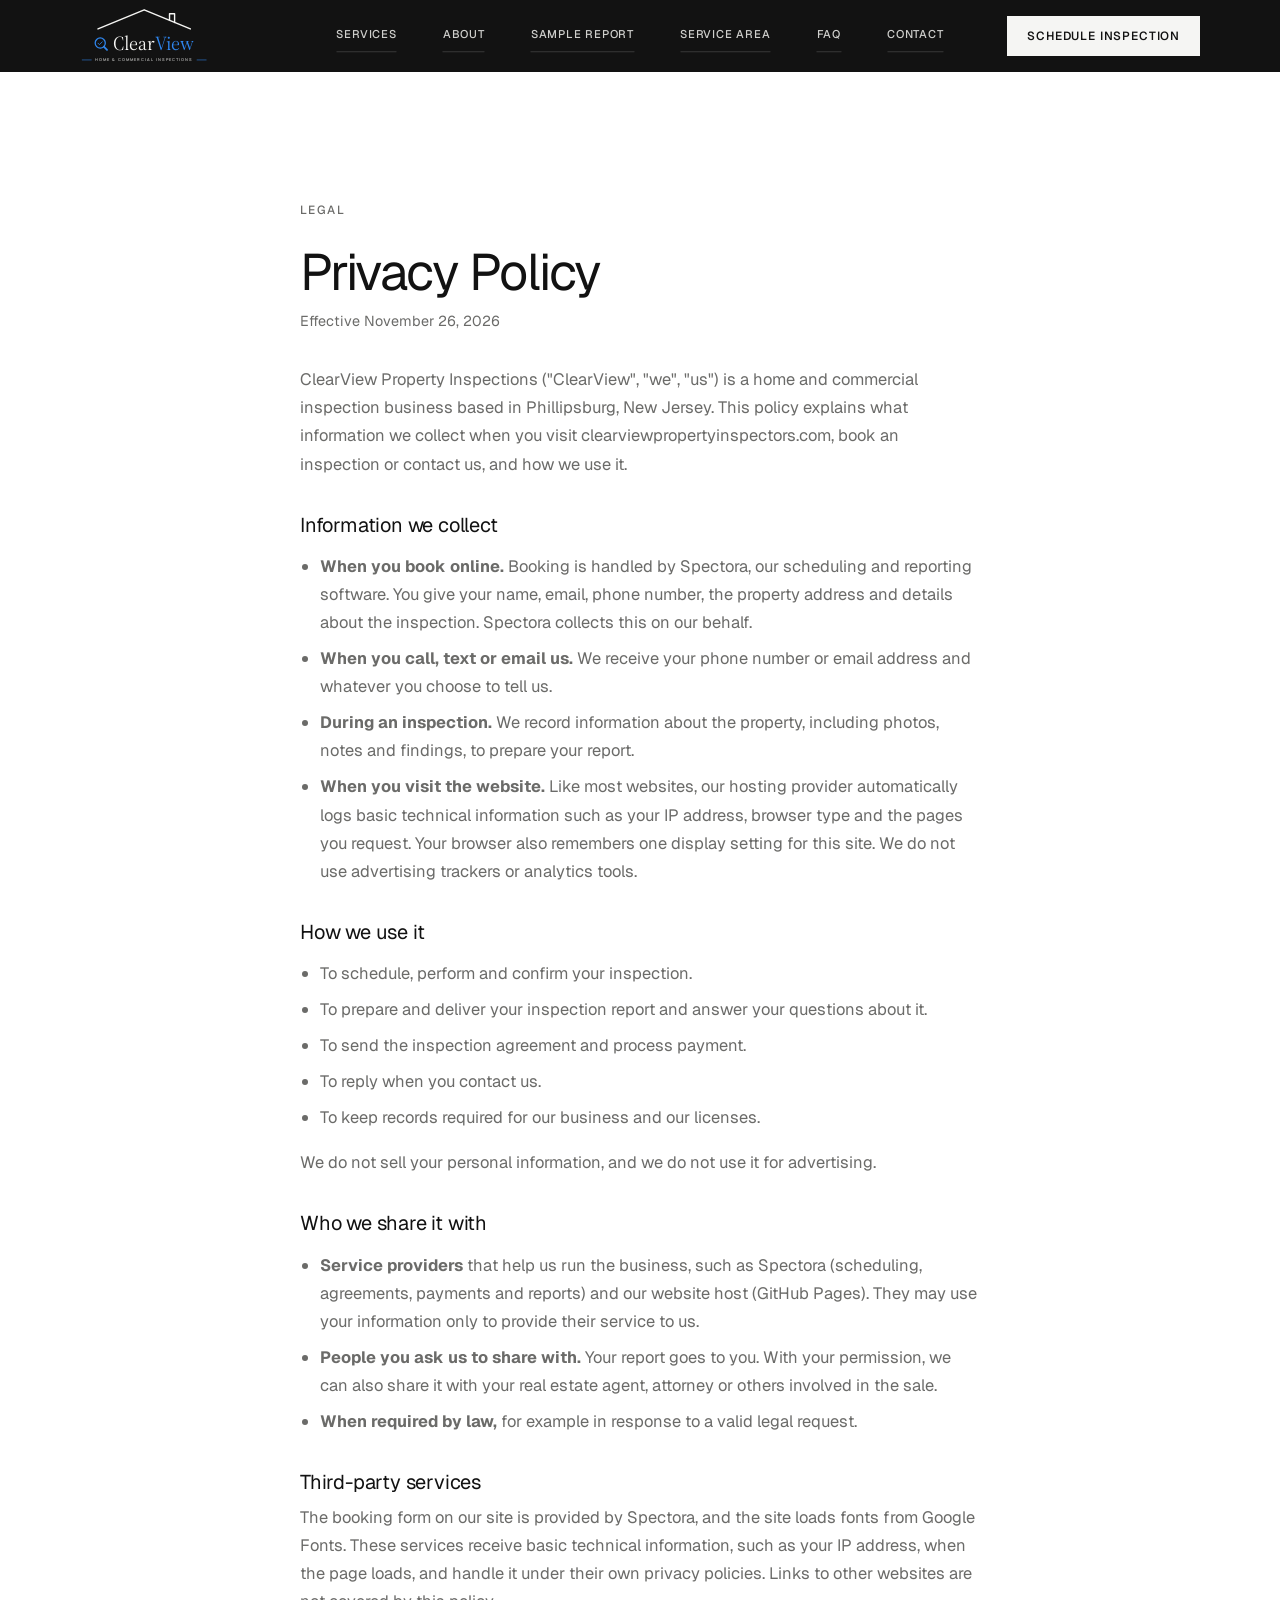
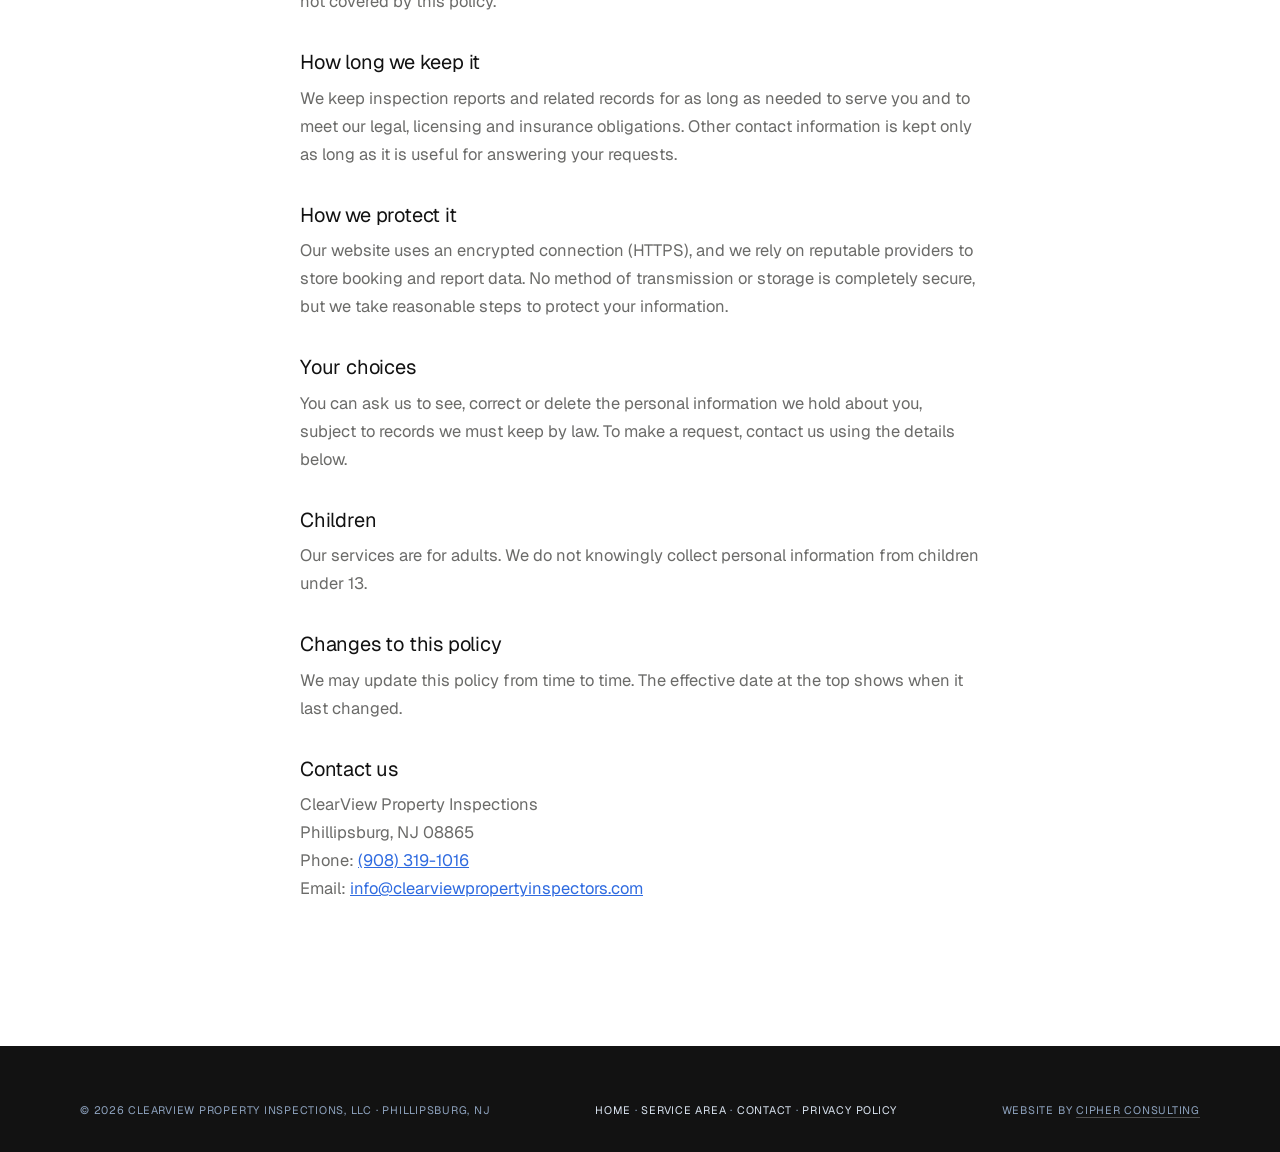
==== commit f3278317: "Add "Website by Cipher Consulting" credit to every footer Co-Authored-By: Claude Opus 5.5 <noreply@a" ====
--- a/privacy.html
+++ b/privacy.html
@@ -28,12 +28,12 @@
   <link rel="icon" href="assets/favicon.svg" type="image/svg+xml">
   <link rel="preconnect" href="https://fonts.googleapis.com">
   <link rel="preconnect" href="https://fonts.gstatic.com" crossorigin>
-  <link rel="stylesheet" href="css/styles.css?v=65">
-  <link rel="stylesheet" href="css/themes/drafted.css?v=65" id="theme-css">
+  <link rel="stylesheet" href="css/styles.css?v=66">
+  <link rel="stylesheet" href="css/themes/drafted.css?v=66" id="theme-css">
   <script>
     /* Theme loader: Drafted is the only style. */
     (function () {
-      var DEFAULT = "drafted", V = "65";
+      var DEFAULT = "drafted", V = "66";
       var FONTS = {
         drafted: "family=Geist:wght@300;400;500;600&family=Instrument+Serif:ital@0;1&family=Source+Serif+4:opsz,wght@8..60,400&family=Manrope:wght@600"
       };
@@ -160,6 +160,7 @@
       <div class="footer-bottom" style="margin-top:0;border-top:0;padding-top:0">
         <span>© <span data-year></span> ClearView Property Inspections, LLC · Phillipsburg, NJ</span>
         <span><a href="index.html">Home</a> · <a href="index.html#service-area">Service Area</a> · <a href="index.html#contact">Contact</a> · <a href="privacy.html" aria-current="page">Privacy Policy</a></span>
+        <span class="credit">Website by <a href="https://cipherconsulting.net" target="_blank" rel="noopener">Cipher Consulting</a></span>
       </div>
     </div>
   </footer>
@@ -170,7 +171,7 @@
     <a class="primary" href="index.html#book" data-schedule><svg viewBox="0 0 24 24" fill="none" stroke="currentColor" stroke-width="2" stroke-linecap="round" stroke-linejoin="round"><rect x="3.5" y="5" width="17" height="15" rx="2"/><path d="M3.5 10h17M8 3v4M16 3v4"/></svg>Schedule</a>
   </nav>
 
-  <script src="js/config.js?v=65"></script>
-  <script src="js/main.js?v=65"></script>
+  <script src="js/config.js?v=66"></script>
+  <script src="js/main.js?v=66"></script>
 </body>
 </html>
--- a/css/themes/drafted.css
+++ b/css/themes/drafted.css
@@ -896,3 +896,7 @@
 .legal p, .legal li { line-height: 1.7; color: var(--ink-2, var(--slate)); }
 .legal ul { padding-left: 1.2em; display: grid; gap: 8px; }
 .legal a { color: var(--accent); }
+
+/* footer: small agency credit */
+.footer-bottom .credit a { color: inherit; text-decoration: underline; text-underline-offset: 3px; text-decoration-color: rgba(255,255,255,.25); }
+.footer-bottom .credit a:hover { color: #fff; }
